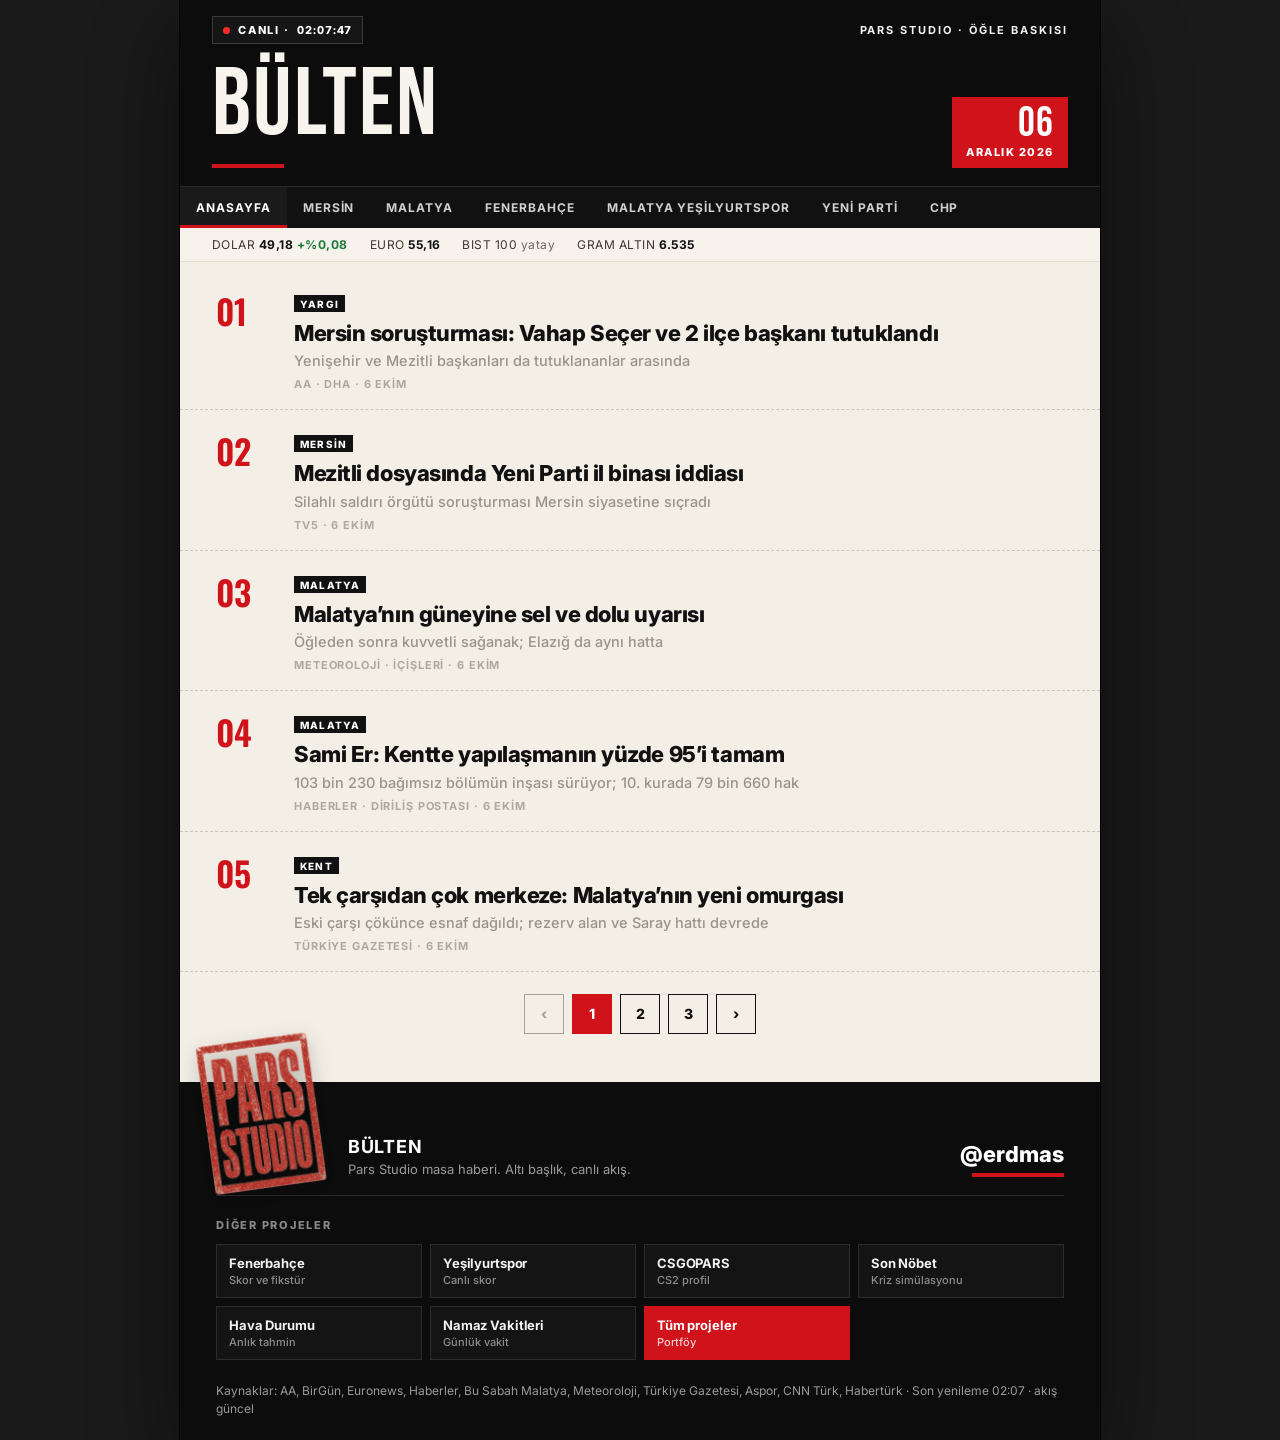
==== index.html @ 6b2e35d3 "Haberi ayrı sayfada aç" ====
<!DOCTYPE html>
<html lang="tr">
<head>
<meta charset="UTF-8">
<meta name="viewport" content="width=device-width, initial-scale=1">
<title>Bülten · Pars Studio</title>
<link rel="preconnect" href="https://fonts.googleapis.com">
<link rel="preconnect" href="https://fonts.gstatic.com" crossorigin>
<link href="https://fonts.googleapis.com/css2?family=Bebas+Neue&family=Inter:wght@400;500;600;700;800&family=Oswald:wght@500;600;700&display=swap" rel="stylesheet">
<style>
  :root {
    --ink: #111111;
    --black: #0c0c0c;
    --cream: #f4efe6;
    --cream-2: #ebe4d8;
    --red: #d0121a;
    --red-deep: #a50d14;
    --muted: #8b847a;
    --line: #d9d1c4;
    --paper: #f7f3ec;
  }
  * { box-sizing: border-box; }
  html, body {
    margin: 0;
    padding: 0;
    overflow-x: hidden;
    -webkit-overflow-scrolling: touch;
    scrollbar-width: none;
  }
  html::-webkit-scrollbar,
  body::-webkit-scrollbar,
  .sheet::-webkit-scrollbar,
  nav.topics::-webkit-scrollbar {
    display: none;
    width: 0;
    height: 0;
  }
  body {
    font-family: Inter, system-ui, sans-serif;
    background: #1a1a1a;
    color: var(--ink);
    min-height: 100vh;
  }
  a { color: inherit; text-decoration: none; }
  button { font-family: inherit; cursor: pointer; }

  .sheet {
    max-width: 920px;
    margin: 0 auto;
    background: var(--cream);
    min-height: 100vh;
    box-shadow: 0 0 0 1px #000, 0 30px 80px rgba(0,0,0,.45);
    position: relative;
  }

  .topbar {
    position: sticky;
    top: 0;
    z-index: 30;
    background: var(--black);
  }
  header.mast {
    color: #fff;
    padding: 16px 32px 18px;
  }
  .mast-meta {
    display: flex;
    align-items: center;
    justify-content: space-between;
    gap: 12px;
    margin-bottom: 14px;
  }
  .live-row {
    display: inline-flex;
    align-items: center;
    gap: 8px;
    font-size: 11px;
    font-weight: 800;
    letter-spacing: .16em;
    color: #fff;
    border: 1px solid #3a3a3a;
    background: #161616;
    padding: 6px 10px;
    margin: 0;
  }
  .live-dot {
    width: 7px;
    height: 7px;
    border-radius: 50%;
    background: #ff2a2a;
    box-shadow: 0 0 0 0 rgba(255, 42, 42, .7);
    animation: pulse 1.4s infinite;
    display: inline-block;
  }
  @keyframes pulse {
    70% { box-shadow: 0 0 0 7px rgba(255, 42, 42, 0); }
    100% { box-shadow: 0 0 0 0 rgba(255, 42, 42, 0); }
  }
  #clock { color: #fff; letter-spacing: .08em; font-variant-numeric: tabular-nums; }
  .edition {
    font-size: 11px;
    letter-spacing: .18em;
    font-weight: 700;
    color: #f2f2f2;
  }
  .mast-row {
    display: flex;
    align-items: flex-end;
    justify-content: space-between;
    gap: 18px;
  }
  .wordmark { min-width: 0; }
  .kicker {
    font-size: 12px;
    letter-spacing: .28em;
    font-weight: 700;
    color: #d0121a;
    margin: 0 0 4px;
  }
  .mast h1 {
    font-family: "Bebas Neue", Oswald, sans-serif;
    font-weight: 400;
    font-size: clamp(64px, 10vw, 96px);
    line-height: 1;
    letter-spacing: .02em;
    margin: 0;
    padding: 0;
    color: #f7f4ee;
    position: relative;
    z-index: 1;
  }
  .title-rule {
    width: 72px;
    height: 4px;
    background: var(--red);
    margin-top: 10px;
  }
  .date-badge {
    background: var(--red);
    color: #fff;
    padding: 10px 14px 9px;
    text-align: right;
    flex: none;
    min-width: 108px;
  }
  .date-badge b {
    display: block;
    font-family: "Bebas Neue", Oswald, sans-serif;
    font-size: 42px;
    font-weight: 400;
    line-height: .8;
    letter-spacing: .02em;
  }
  .date-badge span {
    display: block;
    margin-top: 4px;
    font-size: 11px;
    font-weight: 800;
    letter-spacing: .14em;
  }
  nav.topics {
    display: flex;
    gap: 0;
    background: #111;
    border-top: 1px solid #2a2a2a;
    overflow-x: auto;
    scrollbar-width: none;
    -webkit-overflow-scrolling: touch;
  }
  nav.topics button {
    background: transparent;
    color: #cfcfcf;
    border: 0;
    border-bottom: 3px solid transparent;
    padding: 13px 16px 10px;
    font-size: 12px;
    font-weight: 700;
    letter-spacing: .08em;
    text-transform: uppercase;
    white-space: nowrap;
  }
  nav.topics button:hover { color: #fff; }
  nav.topics button.active {
    color: #fff;
    border-bottom-color: var(--red);
    background: #1a1a1a;
  }
  .ticker {
    background: #f7f3ec;
    color: #3c3832;
    font-size: 12px;
    letter-spacing: .04em;
    display: flex;
    gap: 22px;
    padding: 9px 32px;
    overflow: hidden;
    border-bottom: 1px solid #e4dccf;
  }
  .ticker b { color: #111; }
  .ticker span.up { color: #1d7a3a; font-weight: 700; }
  .ticker span.flat { color: #6d675f; }

  main { padding: 8px 0 40px; }

  .item {
    display: grid;
    grid-template-columns: 64px 1fr;
    gap: 8px 14px;
    padding: 22px 36px 18px;
    border-bottom: 1px dashed #cfc6b8;
    cursor: pointer;
    transition: background .15s;
  }
  .item:hover { background: #efe8dc; }
  .num {
    font-family: Oswald, "Bebas Neue", sans-serif;
    font-size: 34px;
    font-weight: 600;
    color: var(--red);
    line-height: 1;
    padding-top: 2px;
  }
  .tag {
    display: inline-block;
    background: #111;
    color: #fff;
    font-size: 10px;
    font-weight: 800;
    letter-spacing: .12em;
    padding: 3px 6px 2px;
    margin-bottom: 8px;
  }
  .item h2 {
    margin: 0 0 6px;
    font-size: 22px;
    line-height: 1.2;
    letter-spacing: -.02em;
    font-weight: 800;
  }
  .dek {
    margin: 0;
    color: #9a938a;
    font-size: 14.5px;
    font-weight: 500;
  }
  .meta {
    margin-top: 8px;
    font-size: 11px;
    letter-spacing: .08em;
    text-transform: uppercase;
    color: #b0a89e;
    font-weight: 700;
  }

  /* article */
  .article {
    display: none;
    padding: 28px 36px 50px;
  }
  .article.show { display: block; }
  .back {
    background: none;
    border: 0;
    color: var(--red);
    font-weight: 800;
    letter-spacing: .08em;
    font-size: 12px;
    padding: 0 0 18px;
    text-transform: uppercase;
  }
  .article h2 {
    font-size: clamp(28px, 4vw, 40px);
    line-height: 1.12;
    margin: 10px 0 12px;
    letter-spacing: -.03em;
  }
  .byline {
    color: var(--muted);
    font-size: 13px;
    margin-bottom: 18px;
    font-weight: 600;
  }
  .lead {
    font-size: 18px;
    line-height: 1.45;
    font-weight: 600;
    margin: 0 0 16px;
  }
  .article p {
    font-size: 16.5px;
    line-height: 1.65;
    margin: 0 0 14px;
  }
  .article h3 {
    font-size: 18px;
    margin: 22px 0 8px;
  }
  .pull {
    border-left: 4px solid var(--red);
    margin: 18px 0;
    padding: 4px 0 4px 14px;
    font-weight: 700;
    font-size: 18px;
    line-height: 1.35;
  }
  .related {
    margin-top: 28px;
    border-top: 1px solid var(--line);
    padding-top: 16px;
  }
  .related button {
    display: block;
    width: 100%;
    text-align: left;
    background: transparent;
    border: 0;
    border-bottom: 1px dashed var(--line);
    padding: 12px 0;
    font-weight: 700;
    font-size: 15px;
  }
  .related button:hover { color: var(--red); }
  .source-link {
    display: inline-block;
    margin-top: 22px;
    color: var(--red);
    font-weight: 800;
    font-size: 14px;
    letter-spacing: .02em;
    border-bottom: 2px solid var(--red);
    padding-bottom: 2px;
  }


  .pager {
    display: flex;
    justify-content: center;
    gap: 8px;
    padding: 22px 36px 8px;
  }
  .pager button {
    min-width: 40px;
    height: 40px;
    border: 1px solid #111;
    background: transparent;
    color: #111;
    font-weight: 800;
    font-size: 14px;
  }
  .pager button.active { background: var(--red); color: #fff; border-color: var(--red); }
  .pager button:disabled { opacity: .35; }

  footer.foot {
    background: var(--black);
    color: #d7d7d7;
    padding: 54px 36px 22px;
    position: relative;
  }
  .stamp {
    position: absolute;
    left: 22px;
    top: -46px;
    width: 118px;
    height: auto;
    transform: rotate(-8deg);
    filter: drop-shadow(0 8px 10px rgba(0,0,0,.28));
    z-index: 2;
    pointer-events: none;
  }
  .foot-top {
    display: flex;
    justify-content: space-between;
    gap: 24px;
    align-items: flex-end;
    margin-bottom: 22px;
    padding-bottom: 18px;
    border-bottom: 1px solid #2a2a2a;
  }
  .foot-brand {
    margin-left: 132px;
  }
  .foot-brand strong {
    display: block;
    color: #fff;
    font-size: 18px;
    letter-spacing: .04em;
  }
  .foot-brand p {
    margin: 4px 0 0;
    color: #9a9a9a;
    font-size: 13px;
  }
  .handle {
    font-weight: 800;
    font-size: 22px;
    color: #fff;
    text-align: right;
    text-decoration: none;
  }
  .handle i {
    display: block;
    height: 4px;
    width: 92px;
    background: var(--red);
    margin-left: auto;
    margin-top: 6px;
  }
  .foot-label {
    font-size: 11px;
    letter-spacing: .16em;
    font-weight: 800;
    color: #888;
    margin: 0 0 12px;
  }
  .projects {
    display: grid;
    grid-template-columns: repeat(4, 1fr);
    gap: 8px;
    margin-bottom: 22px;
  }
  .projects a {
    display: block;
    border: 1px solid #2c2c2c;
    background: #141414;
    color: #f2f2f2;
    padding: 10px 12px;
    font-size: 13px;
    font-weight: 700;
    letter-spacing: -.01em;
  }
  .projects a span {
    display: block;
    margin-top: 2px;
    color: #8d8d8d;
    font-size: 11px;
    font-weight: 500;
    letter-spacing: 0;
  }
  .projects a:hover {
    border-color: var(--red);
    color: #fff;
  }
  .projects a.all {
    background: var(--red);
    border-color: var(--red);
    color: #fff;
  }
  .projects a.all span { color: rgba(255,255,255,.8); }
  .sources {
    font-size: 12px;
    color: #9a9a9a;
    line-height: 1.5;
  }
  .empty {
    padding: 40px 36px;
    color: var(--muted);
    display: none;
  }

  @media (max-width: 640px) {
    html, body, .sheet {
      scrollbar-width: none;
      overscroll-behavior-y: contain;
    }
    header.mast, .item, .article, footer.foot, .ticker { padding-left: 18px; padding-right: 18px; }
    .item { grid-template-columns: 46px 1fr; padding-top: 16px; }
    .item h2 { font-size: 18px; }
    .mast h1 { font-size: 64px; }
    .date-badge b { font-size: 34px; }
    .edition { letter-spacing: .08em; font-size: 10px; }
    .stamp { width: 96px; left: 12px; top: -36px; }
    .foot-brand { margin-left: 0; margin-top: 28px; }
    .foot-top { flex-direction: column; align-items: flex-start; }
    .handle { text-align: left; }
    .handle i { margin-left: 0; }
    .projects { grid-template-columns: 1fr 1fr; }
  }
</style>
</head>
<body>
<div class="sheet">
  <div class="topbar">
    <header class="mast">
      <div class="mast-meta">
        <div class="live-row"><span class="live-dot"></span> CANLI · <span id="clock">15:31</span></div>
        <div class="edition">PARS STUDIO · ÖĞLE BASKISI</div>
      </div>
      <div class="mast-row">
        <div class="wordmark">
          <h1 id="pageTitle">BÜLTEN</h1>
          <div class="title-rule"></div>
        </div>
        <div class="date-badge"><b id="dayNum">06</b><span id="dayLabel">EKİM 2026</span></div>
      </div>
    </header>
    <nav class="topics" id="nav">
      <button data-filter="all" class="active">Anasayfa</button>
      <button data-filter="mersin">Mersin</button>
      <button data-filter="malatya">Malatya</button>
      <button data-filter="fenerbahce">Fenerbahçe</button>
      <button data-filter="yesilyurt">Malatya Yeşilyurtspor</button>
      <button data-filter="yeniparti">Yeni Parti</button>
      <button data-filter="chp">CHP</button>
    </nav>
    <div class="ticker">
      <span>DOLAR <b>49,18</b> <span class="up">+%0,08</span></span>
      <span>EURO <b>55,16</b></span>
      <span>BIST 100 <span class="flat">yatay</span></span>
      <span>GRAM ALTIN <b>6.535</b></span>
    </div>
  </div>

  <main>
    <div class="list-wrap" id="list"></div>
    <div class="pager" id="pager"></div>
    <div class="empty" id="empty">Bu başlıkta kayıt yok.</div>
    <article class="article" id="article"></article>
  </main>

  <footer class="foot">
    <img class="stamp" src="pars-stamp.png" alt="Pars Studio">
    <div class="foot-top">
      <div class="foot-brand">
        <strong>BÜLTEN</strong>
        <p>Pars Studio masa haberi. Altı başlık, canlı akış.</p>
      </div>
      <a class="handle" href="https://x.com/erdmas" target="_blank" rel="noopener">@erdmas<i></i></a>
    </div>
    <p class="foot-label">DİĞER PROJELER</p>
    <div class="projects">
      <a href="https://ermetasarim.github.io/fenerbahce/" target="_blank" rel="noopener">Fenerbahçe<span>Skor ve fikstür</span></a>
      <a href="https://ermetasarim.github.io/malatyaspor/" target="_blank" rel="noopener">Yeşilyurtspor<span>Canlı skor</span></a>
      <a href="https://ermetasarim.github.io/csgopars/" target="_blank" rel="noopener">CSGOPARS<span>CS2 profil</span></a>
      <a href="https://ermetasarim.github.io/sonnobet" target="_blank" rel="noopener">Son Nöbet<span>Kriz simülasyonu</span></a>
      <a href="https://ermetasarim.github.io/hava/" target="_blank" rel="noopener">Hava Durumu<span>Anlık tahmin</span></a>
      <a href="https://ermetasarim.github.io/namaz/" target="_blank" rel="noopener">Namaz Vakitleri<span>Günlük vakit</span></a>
      <a class="all" href="https://ermetasarim.github.io/projeler/" target="_blank" rel="noopener">Tüm projeler<span>Portföy</span></a>
    </div>
    <div class="sources">Kaynaklar: AA, BirGün, Euronews, Haberler, Bu Sabah Malatya, Meteoroloji, Türkiye Gazetesi, Aspor, CNN Türk, Habertürk · Son yenileme <span id="updated">15:19</span></div>
  </footer>
</div>

<script>
const stories = [
  {
    id: "mersin-tutuklama",
    source: "BirGün",
    sourceUrl: "https://www.birgun.net/haber/mersinde-belediyelere-operasyon-vahap-secer-ve-2-belediye-baskani-dahil-34-tutuklama-738798",
    cat: "mersin",
    tag: "YARGI",
    title: "Mersin soruşturması: Vahap Seçer ve 2 ilçe başkanı tutuklandı",
    dek: "Yenişehir ve Mezitli başkanları da tutuklananlar arasında",
    meta: "AA · DHA · 6 Ekim",
    lead: "Mersin’de belediyelere yönelik yolsuzluk soruşturmasında Büyükşehir Belediye Başkanı Vahap Seçer ile Yenişehir ve Mezitli belediye başkanları tutuklandı.",
    body: [
      "Mersin Cumhuriyet Başsavcılığı’nın ihale ve doğrudan temin işlemlerine ilişkin yürüttüğü soruşturma kapsamında 1 Ekim’de eş zamanlı operasyon düzenlenmiş, ilk etapta 59 kişi gözaltına alınmıştı. Adliyeye sevk edilen şüphelilerin sorgusu 6 Ekim’de tamamlandı.",
      "Sulh ceza hakimliği, Büyükşehir Belediye Başkanı Vahap Seçer, Yenişehir Belediye Başkanı Abdullah Özyiğit ve Mezitli Belediye Başkanı Ahmet Serkan Tuncer’in tutuklanmasına karar verdi. BirGün’ün aktardığına göre aralarında daire başkanları ve başkan yardımcılarının da bulunduğu toplam 34 kişi tutuklandı; 26 kişi adli kontrolle serbest bırakıldı. Euronews ise tutuklama sayısını farklı bir dökümle 17 olarak verdi; sayılar kaynaklara göre ayrışıyor.",
      "Soruşturma dosyasında Büyükşehir Belediyesi’nin 13 doğrudan temin ve ihale dosyasında usulsüzlük tespit edildiği, mal ve hizmet alımlarında Seçer’in olurunun bulunduğu ileri sürüldü.",
      "Mezitli Belediye Başkanı Tuncer hakkında ayrıca, husumetlisi olduğu kişilerin iş yerlerine silahlı saldırı düzenlettirdiği iddiasıyla “silahlı suç örgütü yöneticiliği” kapsamında işlem yapıldığı bildirildi. İddia edilen hedefler arasında Yeni Parti Mersin İl Başkanlığı binası da anıldı. Bu kısım henüz mahkeme kararıyla sabitlenmiş bir hüküm değil."
    ]
  },
  {
    id: "fb-ayari",
    source: "Aspor",
    sourceUrl: "https://www.aspor.com.tr/fenerbahce/2026/10/06/fenerbahceden-premier-lig-cikarmasi-iki-yildiz-icin-harekete-gecildi",
    cat: "fenerbahce",
    tag: "FENERBAHÇE",
    title: "Fenerbahçe’den Premier Lig çıkarması: Ayari ve Alcaraz masada",
    dek: "Ocak planında ilk isim Brighton’lı Yasin Ayari; piyasa değeri 40 milyon euro",
    meta: "Aspor · 6 Ekim",
    lead: "Sarı-lacivertliler, sezonun ilk altı haftasında orta sahada yaşanan aksamaların ardından ocak için İngiltere’de iki ismi yokluyor.",
    body: [
      "Aspor’un haberine göre Fenerbahçe, transfer çalışmalarını hızlandırdı. Orta saha listesinin ilk sırasında Brighton forması giyen 22 yaşındaki Yasin Ayari var. Kulübüyle sözleşmesi 2027’de bitecek olan Tunus asıllı İsveçli oyuncunun piyasa değeri 40 milyon euro.",
      "Ayari’nin yaz döneminde Galatasaray’ın da listesinde olduğu, Brighton ile anlaşma sağlanamadığı kaydedildi. Fenerbahçe’nin transferde Brighton’da oynayan Ferdi Kadıoğlu’ndan destek isteyebileceği aktarıldı.",
      "Ayari hattında sonuç alınamazsa kulübün Everton’ın Arjantinli orta sahası Carlos Alcaraz’a yöneleceği ileri sürüldü. Plan, 10+4 yabancı kuralı gözetilerek genç profillere öncelik veriyor.",
      "Kadronun mevcut hali: teknik direktör İsmail Kartal. Hazırlık kampı dökümlerinde Vedat Muriqi ve Amara Diouf gibi yeni isimler de anıldı; Diego Carlos’un sağlık kontrolüne katılamadığı kulüpçe duyurulmuştu."
    ]
  },
  {
    id: "yesilyurt-9-1",
    source: "Bu Sabah Malatya",
    sourceUrl: "https://www.busabahmalatya.com/tarihi-skor-sehri-sevince-bogdu-yesilyurt-spordan-9-1lik-govde-gosterisi",
    cat: "yesilyurt",
    tag: "SPOR",
    title: "Yeşilyurtspor’dan 9-1: 5’te 5, grup lideri",
    dek: "Yozgat deplasmanındaki tarihi skor puanı 15’e çıkardı",
    meta: "Bu Sabah Malatya · 6 Ekim",
    lead: "Nesine 3. Lig 3. Grup’ta Malatya Yeşilyurtspor, Yozgat karşısında 9-1 kazandı ve namağlup liderliğini pekiştirdi.",
    body: [
      "Bölgesel amatör ve 3. Lig kulvarında Malatya’yı temsil eden Yeşilyurtspor, oynadığı 5 maçın tamamını kazanarak 15 puana ulaştı. Son prova, Yozgat Belediyesi Bozokspor deplasmanında 9-1’lik skor oldu.",
      "Bir önceki hafta, 27 Eylül’de evinde Adanaspor’u 8-0 yenmişti. O maçta Tayyib Kanarya ilk yarıda hat-trick yapmış; gollere Aykut Sarıdoğan, Yiğit Ulaş, Enes Nalbantoğlu, Berkay Kumlu ve Fadıl Kocaoğlu da katkı vermişti. Dört maçta 13 gol atıp kalesinde 1 gol görmüşlerdi.",
      "Sezon açılışı Diyarbekirspor deplasmanında 1-0, ardından Kırıkkale FK 3-1 ve Osmaniyespor deplasmanı 1-0 şeklinde gelmişti.",
      "Bu Sabah Malatya’da konuşan Şenol Karaduman ve Aziz Yiğit, farklı galibiyetin şehre moral verdiğini, asıl sınavın ise Bitlis deplasmanı olacağını söyledi. Teknik sorumlu Recep Asıl."
    ]
  },
  {
    id: "yeni-parti-uye",
    source: "Haberler",
    sourceUrl: "https://www.haberler.com/politika/ozgur-ozel-yeni-parti-nin-uye-sayisinin-753-bine-20302708-haberi/",
    cat: "yeniparti",
    tag: "SİYASET",
    title: "Özel: YENİ Parti 753 bin üyeye ulaştı, il seçimleri 18 Ekim’de",
    dek: "820 ilçede ön seçim bitti; katılım oranı yüzde 62,5",
    meta: "Haberler · İHA · 6 Ekim",
    lead: "YENİ Parti Genel Başkanı Özgür Özel, üye sayısının bu sabah 753 bine ulaştığını ve 18 Ekim’de 81 ilde il başkanlığı seçimi yapılacağını açıkladı.",
    body: [
      "Özel, partisinin TBMM grup toplantısında konuştu. Resmi ilçe kongrelerinin bu hafta sonu bittiğini, 820 ilçede sandığa gidildiğini söyledi. Adayların yaklaşık yarısında yarış olduğunu, tek adaylı ilçelerle birlikte katılımın yüzde 62,5’e ulaştığını aktardı.",
      "“Bugün itibarıyla YENİ Parti’nin üye sayısı bu sabah 753 bine ulaştı. Üye sayımız hızla artmaya devam ediyor. 18 Ekim günü üyelerimizin tamamı il başkanlığı için oy kullanacak.”",
      "Yaz boyunca grubun 61 ili dolaştığını, ekim içinde bu sayının 81’e tamamlanacağını belirten Özel, sandık gelene kadar Anadolu’da sahada olacaklarını söyledi. Meclis ve komisyon çalışmalarının da süreceğini vurguladı.",
      "Mersin dosyasında, Mezitli soruşturması kapsamında Yeni Parti il binasına yönelik silahlı saldırı iddiası da gündeme gelmişti. Parti bu iddiaya ilişkin ayrı bir açıklamayı saat 15.00’e kadar kamuoyuyla paylaşmadı."
    ]
  },
  {
    id: "chp-grup",
    source: "Habertürk",
    sourceUrl: "https://www.haberturk.com/gundem/son-dakika-haberler-chp-genel-baskani-kemal-kilicdaroglu-partisinin-grup-toplantisinda-konusuyor-3917603",
    cat: "chp",
    tag: "SİYASET",
    title: "Kılıçdaroğlu grupta: “Hiç kimse yargılanamaz değildir”",
    dek: "Yeni yasama yılının ilk grup toplantısında tutuklamalara değindi",
    meta: "Habertürk · 6 Ekim",
    lead: "CHP Genel Başkanı Kemal Kılıçdaroğlu, Meclis’teki grup toplantısında gözaltı ve tutuklamaları “kimse yargılanamaz değildir” diyerek çerçeveledi.",
    body: [
      "Kılıçdaroğlu, yeni yasama yılının ilk grup konuşmasında “Türkiye’yi yeniden inşa edeceğiz, ahlaki temellerde inşa edeceğiz. Kişinin kimliğini asla siyasete malzeme etmeyeceğiz” dedi.",
      "Kırsalda çalışan kadın ve gençlerin sigorta primlerinin devletçe ödenmesini önerdi. Gözaltı ve tutuklamalara ilişkin ise “Hiç kimse yargılanamaz değildir. Benim de şu an dokunulmazlığım yok. Şikâyet olduğunda hâkimin huzurunda kendimi savunurum” ifadesini kullandı.",
      "Mersin’de aynı gün açıklanan Vahap Seçer, Abdullah Özyiğit ve Ahmet Serkan Tuncer tutuklamaları, CHP’li belediyelere yönelik operasyon dalgasının son halkası olarak okunuyor. Kılıçdaroğlu konuşmasında isim vermeden yargı sürecinin işlemesi gerektiğini vurguladı.",
      "Saha takvimi de netleşti: 10 Ekim’de Şırnak’ın Cizre ilçesinde kadınlarla yeryüzü sofrasında buluşacak. Ekim ortasında Gaziantep’te üye katılım töreni, STK ve iş dünyası temasları ile “Milli Bilinç – Güçlü Türkiye” etkinliğinin üçüncüsü var."
    ]
  },
  {
    id: "fb-greenwood",
    source: "CNN Türk",
    sourceUrl: "https://www.cnnturk.com/spor/futbol/ismail-kartaldan-greenwooda-sinirlerine-hakim-ol-3475414",
    cat: "fenerbahce",
    tag: "FENERBAHÇE",
    title: "Kartal’dan Greenwood’a uyarı: “Sinirlerine hakim ol”",
    dek: "Turan Tovuz maçında kırmızı kart gören forvete disiplin çizgisi",
    meta: "CNN Türk · 6 Ekim",
    lead: "İsmail Kartal, milli arada Turan Tovuz ile oynanan hazırlıkta kırmızı kart gören Mason Greenwood’u Azerbaycan dönüşünde özel olarak uyardı.",
    body: [
      "İngiliz forvet, rakibine yaptığı müdahalenin ardından oyun dışı kalmış ve takımını eksik bırakmıştı. Hareketin ligde cezaya dönüşme ihtimali de masada.",
      "CNN Türk’ün aktardığına göre Kartal görüşmede şunları söyledi: “Takım için çok değerlisin. Kritik maçlar oynuyoruz. Sinirlerine hakim ol, sakin kal. Bizi yalnız bırakmanı istemiyorum.”",
      "Teknik direktör, sezonun kritik bölümüne girilirken Greenwood’u hem performans hem saha içi davranış açısından yakından izleyeceğini belirtti.",
      "Aynı gün transfer masasındaki Premier Lig yoklaması da orta sahayı güçlendirme niyetini gösteriyor: Ayari öncelikli, olmazsa Alcaraz."
    ]
  },
  {
    id: "yesilyurt-bitlis",
    source: "Bu Sabah Malatya",
    sourceUrl: "https://www.busabahmalatya.com/tarihi-skor-sehri-sevince-bogdu-yesilyurt-spordan-9-1lik-govde-gosterisi",
    cat: "yesilyurt",
    tag: "SPOR",
    title: "Yeşilyurtspor’da sıradaki sınav: Bitlis deplasmanı",
    dek: "5 maç 5 galibiyetin ardından liderlik koltuğu korunacak mı?",
    meta: "Bu Sabah Malatya · 6 Ekim",
    lead: "9-1’lik Yozgat galibiyeti sevinci kısa sürdü; Malatya kamuoyu bir sonraki durağı Bitlis olarak işaret ediyor.",
    body: [
      "Futbol Analiz programında konuşan isimler, beş maçlık seri için “takımdaşlık ve lige alışma adına önemliydi” dedi. Asıl kalitenin Bitlis deplasmanında görüleceğini vurguladılar.",
      "“Bitlis karşısında alacağımız bir galibiyet, hedefimizden sapmayacağımızı gösterecek. Hem rakiplerimize gözdağı veririz hem de bu kadronun bu ligin üzerinde bir yapıda olduğunu kanıtlarız.”",
      "Yeşilyurtspor, Malatya futbolunun profesyonel liglerdeki temsilcisi konumunda. Yeni Malatya Stadyumu iç saha maçlarına ev sahipliği yapıyor. Ocak ayındaki bir 3. Lig kaydında Suvermez Kapadokya ile 1-1 berabere kalmışlardı; bu sezonun açılış ritmi ise bambaşka.",
      "Destek tarafında iki taraftar derneğinin antrenmanlarda takımı yalnız bırakmadığı da not edildi."
    ]
  },
  {
    id: "chp-cizre",
    source: "Haberler",
    sourceUrl: "https://www.haberler.com/guncel/chp-lideri-kilicdaroglu-10-ekim-de-cizre-de-20301416-haberi/",
    cat: "chp",
    tag: "GÜNDEM",
    title: "Kılıçdaroğlu 10 Ekim’de Cizre’de yeryüzü sofrasında",
    dek: "Ardından Gaziantep: üye töreni ve Milli Bilinç zirvesi",
    meta: "Haberler · 6 Ekim",
    lead: "CHP liderinin ekim saha programı Şırnak ve Gaziantep hattında toplandı.",
    body: [
      "Kılıçdaroğlu, 10 Ekim’de Şırnak’ın Cizre ilçesinde kadınlarla yeryüzü sofrasında buluşacak.",
      "Programın ardından ekim ortasında Gaziantep’te partinin üye katılım törenine katılacak. Kentteki sivil toplum kuruluşları, iş dünyası ve oda temsilcileriyle de bir araya gelecek.",
      "Daha önce İzmir ve Ankara’da yapılan “Milli Bilinç – Güçlü Türkiye” etkinliğinin üçüncüsü Gaziantep’te düzenlenecek.",
      "Aynı gün Meclis’te CHP, MHP ve DEM Parti grup toplantıları ile TCMB Başkanı Fatih Karahan’ın Plan ve Bütçe Komisyonu sunumu da gündemdeydi."
    ]
  },
  {
    id: "mersin-yp",
    source: "TV5",
    sourceUrl: "https://www.tv5.com.tr/mersindeki-yolsuzluk-sorusturmasinda-vahap-secer-ve-2-belediye-baskani-tutuklandi",
    cat: "mersin",
    tag: "MERSİN",
    title: "Mezitli dosyasında Yeni Parti il binası iddiası",
    dek: "Silahlı saldırı örgütü soruşturması Mersin siyasetine sıçradı",
    meta: "TV5 · 6 Ekim",
    lead: "Tuncer hakkındaki ikinci hat, belediye ihalelerinin ötesinde silahlı saldırı iddialarına dayanıyor.",
    body: [
      "TV5’in aktardığına göre Mezitli Belediye Başkanı Ahmet Serkan Tuncer hakkında, husumetlisi olduğu kişilerin iş yerlerine silahlı saldırı düzenlettirdiği gerekçesiyle soruşturma yürütülüyor.",
      "İddia edilen hedefler arasında Yeni Parti Mersin İl Başkanlığı binası ve bir medya grubunun iş yeri de sayılıyor. Savcılık bu başlığı “silahlı suç örgütü yöneticiliği” kapsamında değerlendiriyor.",
      "Bu iddia, aynı operasyonda tutuklanan Vahap Seçer ve Abdullah Özyiğit dosyasındaki ihale usulsüzlüğü iddialarından ayrı bir kulvar. Üç başkan da 6 Ekim itibarıyla tutuklu.",
      "Yeni Parti cephesinde Özel’in gün içindeki konuşması üye sayısı ve 18 Ekim il seçimlerine odaklandı; Mersin binasına ilişkin iddia grup konuşmasının merkezinde değildi."
    ]
  },
  {
    id: "malatya-yagis",
    source: "Malatya Yeni Ses",
    sourceUrl: "https://malatyayenises.com/malatya-ve-elazigda-sel-ve-dolu-riskine-dikkat",
    cat: "malatya",
    tag: "MALATYA",
    title: "Malatya’nın güneyine sel ve dolu uyarısı",
    dek: "Öğleden sonra kuvvetli sağanak; Elazığ da aynı hatta",
    meta: "Meteoroloji · İçişleri · 6 Ekim",
    lead: "İçişleri Bakanlığı, 6 Ekim’de Malatya’nın güney kesimleri ile Elazığ çevresinde yerel kuvvetli sağanak beklendiğini duyurdu.",
    body: [
      "Meteoroloji Genel Müdürlüğü verisine dayanan uyarıda yağışların öğle saatlerinde Malatya’nın güneyinde ve Elazığ çevresinde kuvvetli olacağı belirtildi. Aynı hatta Bingöl, Muş, Bitlis, Tunceli ve Hakkari ile Siirt ve Şırnak’ın doğusu, Diyarbakır, Batman ve Adıyaman’ın kuzeyi de var.",
      "Bakanlık vatandaşları ani sel, su baskını, yıldırım, yerel dolu, kuvvetli rüzgâr ve ulaşımda aksamaya karşı tedbirli olmaya çağırdı. Yetkililer özellikle güney ilçelerde güncel uyarıların takip edilmesini istedi.",
      "Hatay kıyıları ile Osmaniye’nin güney ve doğusunda da aralıklı kuvvetli sağanak öngörülüyor. Öğleden sonra Kars, Ağrı ve Iğdır için ayrı bir kuvvetli yağış notu düşüldü.",
      "Malatya’da 6 Şubat sonrası altyapı hâlâ tamamlanırken kısa süreli su baskını riski, dere yatakları ve yeni iskân alanlarındaki drenaj için ayrıca izleniyor."
    ]
  },
  {
    id: "malatya-insaat",
    source: "Haberler",
    sourceUrl: "https://www.haberler.com/guncel/depremin-yaralarini-saran-malatya-da-gelecegin-20302206-haberi/",
    cat: "malatya",
    tag: "MALATYA",
    title: "Sami Er: Kentte yapılaşmanın yüzde 95’i tamam",
    dek: "103 bin 230 bağımsız bölümün inşası sürüyor; 10. kurada 79 bin 660 hak",
    meta: "Haberler · Diriliş Postası · 6 Ekim",
    lead: "Büyükşehir Belediye Başkanı Sami Er, 6 Şubat depremlerinin ardından Malatya’da yapılaşmanın yaklaşık yüzde 95’inin bittiğini söyledi.",
    body: [
      "Yeniden yapılanma üç kolda yürüyor: il çeperlerinde 49 bin 166, rezerv alanlarda 38 bin 497 bağımsız bölüm. Kırsalda 361 mahalledeki 1.236 lokasyonda 15 bin 567 konutun inşası sürüyor.",
      "Toplam 90 bin 52 konut ve 13 bin 178 ticari bölüm, yani 103 bin 230 bağımsız bölüm için çalışma var. 10. kura kapsamında 79 bin 660 bağımsız bölümün kurası çekildi.",
      "Kent merkezinde yaklaşık 400 hektar rezerv alan ilan edildi. Amaç, hak sahiplerinin kendi mahallelerinde, komşu ve akraba çevresiyle kalması. Yaklaşık 9 bin iş yerinin bulunduğu Çarşı yeniden kuruluyor; Saray Mahallesi’nde yeni bir merkez açıldı.",
      "Er, “Yıkılan bir şehrin yeniden ayağa kalktığının en büyük örneği Malatya’dır” dedi. Türkiye Gazetesi’ne verdiği demeçte iki ay içinde depremle ilgili tek iz kalmayacağını, konteynerlerin kaldırılacağını ve başka illere giden hemşehrilerin geri çağrıldığını anlattı. Su kesintisi için 70 milyon euroluk yedek hat da bu anlatının içinde."
    ]
  },
  {
    id: "malatya-carsi",
    source: "Türkiye Gazetesi",
    sourceUrl: "https://www.turkiyegazetesi.com.tr/gundem/sehir-ayaga-kalkti-ve-sahlandi-malatyayi-yeniden-insa-ettik-1820836",
    cat: "malatya",
    tag: "KENT",
    title: "Tek çarşıdan çok merkeze: Malatya’nın yeni omurgası",
    dek: "Eski çarşı çökünce esnaf dağıldı; rezerv alan ve Saray hattı devrede",
    meta: "Türkiye Gazetesi · 6 Ekim",
    lead: "Deprem öncesi tek merkeze sıkışan Malatya, yeniden kuruluşta birden fazla odağa yayılıyor.",
    body: [
      "Sami Er’in sahadan aktardığı tablo şöyle: eski çarşı hareketli ama karışıktı, yollar dardı, trafik akmazdı, yer yer barakalar vardı. 6 Şubat’ta kent Hatay’dan sonra en ağır hasarı aldı; can kaybı görece düşük kaldığı için kamuoyunda bir süre geri planda durdu.",
      "Tek çarşı çökünce esnaf da dağıldı. Yeni planda yaklaşık 9 bin iş yerinin bulunduğu çarşı ayağa kaldırılırken Saray Mahallesi ikinci bir merkez olarak kuruluyor. 400 hektarlık rezerv alan, mahalle dokusunu korumayı hedefliyor.",
      "Altyapı tarafında deprem günü kesilen ve bir hafta çamurlu akan su için 70 milyon euroluk finansman bulunduğu belirtiliyor. Başkan, “İki ay içinde depremle ilgili tek iz kalmayacak, konteynerler de kalkacak” dedi.",
      "Aynı günün spor notu da kente ait: Yeşilyurtspor Yozgat deplasmanını 9-1 kazandı, 5 maçta 5 galibiyet ve 15 puanla grup lideri."
    ]
  }
];

const listEl = document.getElementById("list");
const articleEl = document.getElementById("article");
const titleEl = document.getElementById("pageTitle");
const emptyEl = document.getElementById("empty");
let filter = "all";
let page = 1;
const PAGE_SIZE = 5;
const PER_CAT = 20;
const ORDER = ["mersin", "malatya", "fenerbahce", "yesilyurt", "yeniparti", "chp"];
const FEEDS = [
  { cat: "mersin", tag: "MERSİN", q: "Mersin" },
  { cat: "malatya", tag: "MALATYA", q: "Malatya -Yeşilyurtspor" },
  { cat: "fenerbahce", tag: "FENERBAHÇE", q: "Fenerbahçe" },
  { cat: "yesilyurt", tag: "YEŞİLYURT", q: "\"Malatya Yeşilyurtspor\" OR Yeşilyurtspor" },
  { cat: "yeniparti", tag: "YENİ PARTİ", q: "\"Yeni Parti\" Özgür" },
  { cat: "chp", tag: "CHP", q: "CHP Kılıçdaroğlu" }
];

function rank(s) {
  const i = ORDER.indexOf(s.cat);
  return i === -1 ? 99 : i;
}
function sortStories(list) {
  return list.slice().sort((a, b) => rank(a) - rank(b) || (b.live - a.live) || (b.added || 0) - (a.added || 0));
}

function capStories() {
  const next = [];
  ORDER.forEach(cat => {
    next.push(...sortStories(stories.filter(s => s.cat === cat)).slice(0, PER_CAT));
  });
  stories.length = 0;
  stories.push(...next);
}
function renderList() {
  articleEl.classList.remove("show");
  articleEl.innerHTML = "";
  listEl.classList.remove("hidden");
  capStories();
  const data = sortStories(stories.filter(s => filter === "all" || s.cat === filter || (filter === "malatya" && s.cat === "yesilyurt")));
  const pages = Math.max(1, Math.ceil(data.length / PAGE_SIZE));
  if (page > pages) page = pages;
  if (page < 1) page = 1;
  const start = (page - 1) * PAGE_SIZE;
  const slice = data.slice(start, start + PAGE_SIZE);
  emptyEl.style.display = data.length ? "none" : "block";
  listEl.innerHTML = slice.map((s, i) => `
    <article class="item" data-id="${s.id}">
      <div class="num">${String(start + i + 1).padStart(2, "0")}</div>
      <div>
        <span class="tag">${s.tag}</span>
        <h2>${s.title}</h2>
        <p class="dek">${s.dek}</p>
        <div class="meta">${s.meta}${s.live ? " · CANLI AKIŞ" : ""}</div>
      </div>
    </article>
  `).join("");
  const pager = document.getElementById("pager");
  pager.style.display = data.length > PAGE_SIZE ? "flex" : "none";
  pager.innerHTML = data.length > PAGE_SIZE ? `
    <button data-page="${page - 1}" ${page === 1 ? "disabled" : ""}>‹</button>
    ${Array.from({ length: pages }, (_, i) => `<button data-page="${i + 1}" class="${i + 1 === page ? "active" : ""}">${i + 1}</button>`).join("")}
    <button data-page="${page + 1}" ${page === pages ? "disabled" : ""}>›</button>
  ` : "";
  titleEl.textContent = filter === "all" ? "BÜLTEN" : ({
    mersin: "MERSİN",
    malatya: "MALATYA",
    fenerbahce: "FENERBAHÇE",
    yesilyurt: "YEŞİLYURT",
    yeniparti: "YENİ PARTİ",
    chp: "CHP"
  }[filter]);
}

function openStory(id) {
  const s = stories.find(x => x.id === id);
  if (!s) return;
  try { localStorage.setItem("bulten-all", JSON.stringify(stories)); } catch (err) {}
  location.href = "haber.html?id=" + encodeURIComponent(id);
}

document.getElementById("nav").addEventListener("click", e => {
  const btn = e.target.closest("button");
  if (!btn) return;
  filter = btn.dataset.filter;
  page = 1;
  document.querySelectorAll("#nav button").forEach(b => b.classList.toggle("active", b === btn));
  renderList();
  window.scrollTo({ top: 0, behavior: "smooth" });
});

document.getElementById("pager").addEventListener("click", e => {
  const btn = e.target.closest("button");
  if (!btn || btn.disabled) return;
  page = Number(btn.dataset.page);
  renderList();
  window.scrollTo({ top: 0, behavior: "smooth" });
});

listEl.addEventListener("click", e => {
  const item = e.target.closest(".item");
  if (!item) return;
  openStory(item.dataset.id);
});

function tick() {
  const now = new Date();
  const text = new Intl.DateTimeFormat("tr-TR", {
    timeZone: "Europe/Istanbul",
    hour: "2-digit",
    minute: "2-digit",
    second: "2-digit"
  }).format(now);
  const clock = document.getElementById("clock");
  const updated = document.getElementById("updated");
  if (clock) clock.textContent = text;
  if (updated && !updated.dataset.feed) updated.textContent = text.slice(0, 5);
  const parts = new Intl.DateTimeFormat("tr-TR", {
    timeZone: "Europe/Istanbul",
    day: "2-digit",
    month: "long",
    year: "numeric"
  }).formatToParts(now);
  const pick = type => (parts.find(p => p.type === type) || {}).value || "";
  const day = document.getElementById("dayNum");
  const label = document.getElementById("dayLabel");
  if (day) day.textContent = pick("day");
  if (label) label.textContent = (pick("month") + " " + pick("year")).toLocaleUpperCase("tr");
  document.title = "Bülten · " + pick("day") + " " + pick("month") + " " + pick("year");
}
tick();
setInterval(tick, 1000);

function strip(html) {
  const d = document.createElement("div");
  d.innerHTML = html || "";
  return (d.textContent || "").replace(/\s+/g, " ").trim();
}
function known(title) {
  const key = title.toLocaleLowerCase("tr");
  return stories.some(s => s.title.toLocaleLowerCase("tr") === key);
}
async function pullFeeds() {
  const status = document.getElementById("updated");
  let added = 0;
  for (const feed of FEEDS) {
    const rss = "https://news.google.com/rss/search?q=" + encodeURIComponent(feed.q + " when:1d") + "&hl=tr&gl=TR&ceid=TR:tr";
    try {
      const res = await fetch("https://api.rss2json.com/v1/api.json?rss_url=" + encodeURIComponent(rss));
      if (!res.ok) continue;
      const data = await res.json();
      (data.items || []).slice(0, 8).forEach(item => {
        const title = strip(item.title).replace(/ - .+$/, "");
        if (!title || known(title)) return;
        stories.push({
          id: "live-" + Math.random().toString(36).slice(2, 9),
          cat: feed.cat,
          tag: feed.tag,
          title,
          dek: strip(item.description) || "Ajans akışından düşen yeni başlık",
          meta: (item.author || "Ajans") + " · " + new Date(item.pubDate || Date.now()).toLocaleString("tr-TR", { hour: "2-digit", minute: "2-digit", day: "2-digit", month: "short" }),
          lead: strip(item.description) || title,
          body: [
            strip(item.description) || "Bu başlık ajans akışından geldi. Tam metin kaynakta."
          ],
          live: 1,
          added: Date.now(),
          source: item.author || "Ajans",
          sourceUrl: item.link || ""
        });
        added += 1;
      });
    } catch (err) {}
  }
  if (added && !articleEl.classList.contains("show")) renderList();
  if (status) {
    status.dataset.feed = "1";
    status.textContent = new Intl.DateTimeFormat("tr-TR", { timeZone: "Europe/Istanbul", hour: "2-digit", minute: "2-digit" }).format(new Date()) + (added ? " · +" + added + " yeni" : " · akış güncel");
  }
  try {
    localStorage.setItem("bulten-live", JSON.stringify(stories.filter(s => s.live).slice(-40)));
  } catch (err) {}
}
try {
  JSON.parse(localStorage.getItem("bulten-live") || "[]").forEach(s => {
    if (s && s.title && !known(s.title)) stories.push(s);
  });
} catch (err) {}
pullFeeds();
setInterval(pullFeeds, 2 * 60 * 1000);
document.addEventListener("visibilitychange", () => { if (!document.hidden) pullFeeds(); });

renderList();
</script>
</body>
</html>
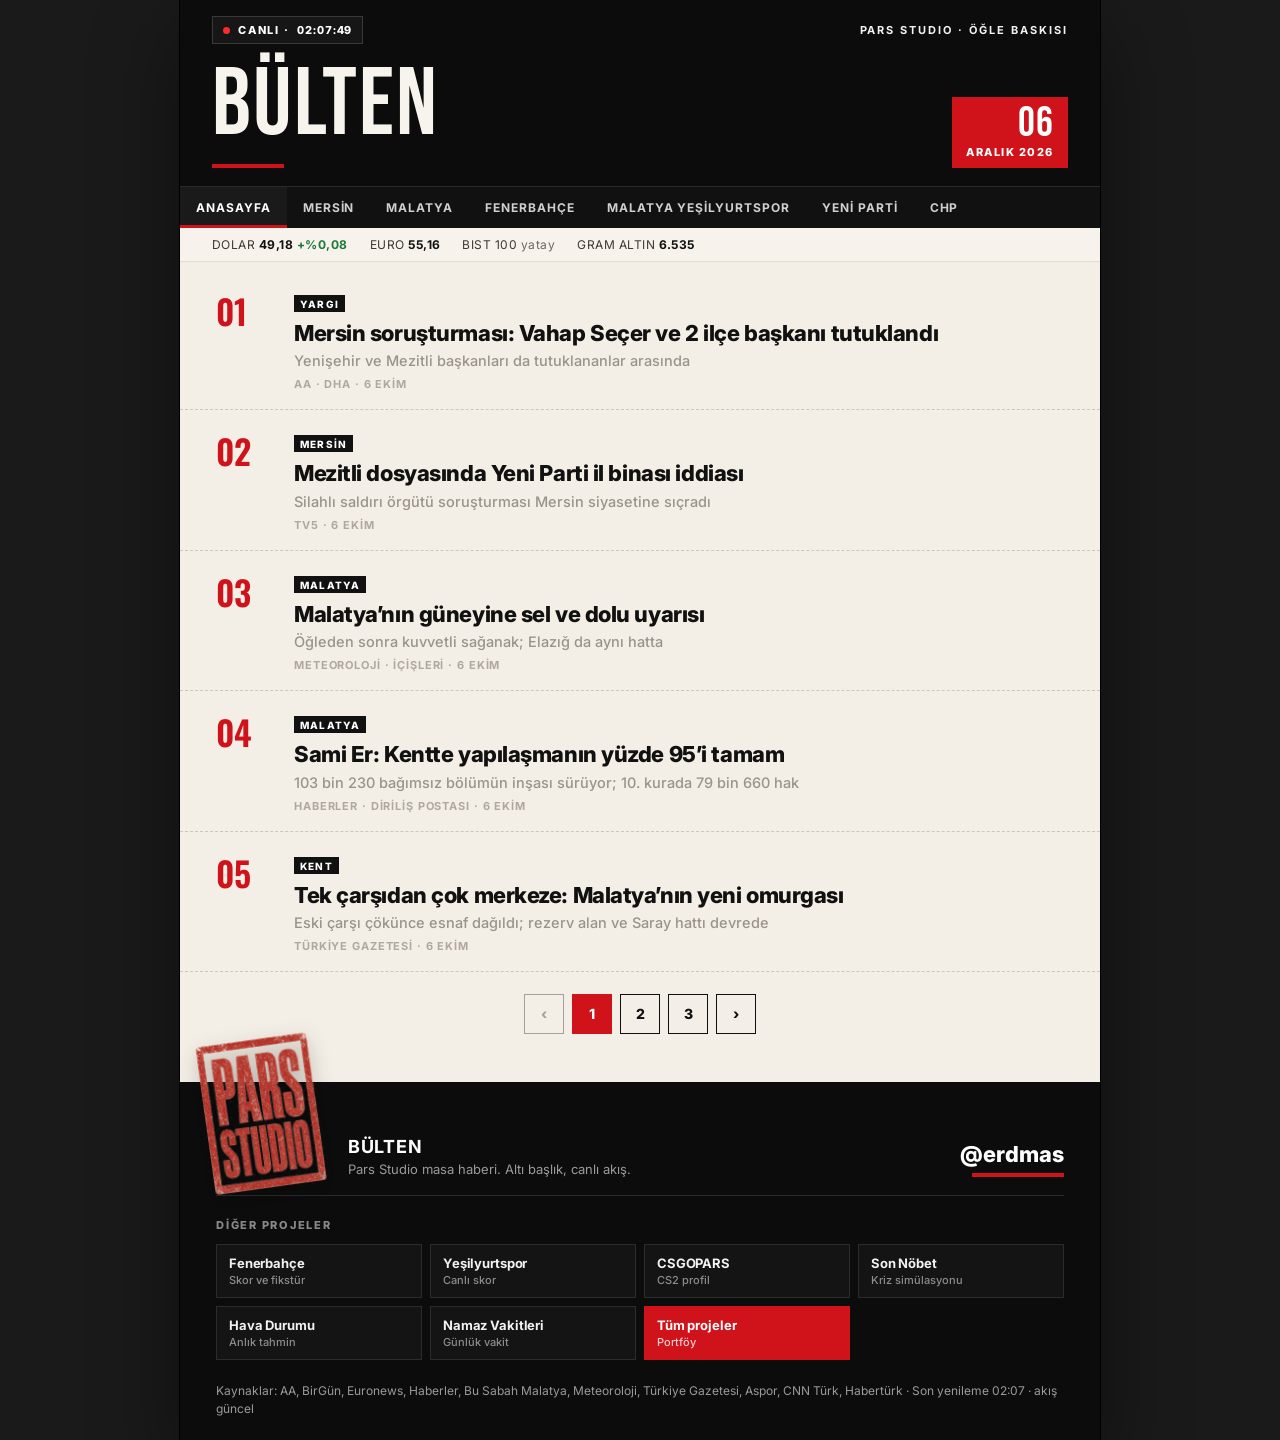
==== commit 0513bff1: "Haberi index içinde, kesmeden göster" ====
--- a/index.html
+++ b/index.html
@@ -257,7 +257,8 @@
     display: none;
     padding: 28px 36px 50px;
   }
-  .article.show { display: block; }
+  .article.show { display: block; max-width: none; }
+  .article p, .article .lead { font-size: 18.5px; line-height: 1.7; }
   .back {
     background: none;
     border: 0;
@@ -825,8 +826,30 @@
 function openStory(id) {
   const s = stories.find(x => x.id === id);
   if (!s) return;
-  try { localStorage.setItem("bulten-all", JSON.stringify(stories)); } catch (err) {}
-  location.href = "haber.html?id=" + encodeURIComponent(id);
+  listEl.classList.add("hidden");
+  document.getElementById("pager").style.display = "none";
+  emptyEl.style.display = "none";
+  const related = stories.filter(x => x.id !== id && x.cat === s.cat).slice(0, 3);
+  const paras = (s.body && s.body.length ? s.body : [s.lead || s.dek || ""]).map(p => `<p>${p}</p>`).join("");
+  articleEl.innerHTML = `
+    <button class="back" id="backBtn">← Anasayfaya dön</button>
+    <span class="tag">${s.tag || ""}</span>
+    <h2>${s.title}</h2>
+    <div class="byline">${s.meta || ""} · Pars Studio masası</div>
+    ${paras}
+    ${s.sourceUrl ? `<a class="source-link" href="${s.sourceUrl}" target="_blank" rel="noopener">Kaynak: ${s.source || "Haberi kaynakta aç"}</a>` : ""}
+    <div class="related">
+      <div class="meta" style="margin-bottom:8px">İlgili başlıklar</div>
+      ${related.map(r => `<button data-id="${r.id}">${r.title}</button>`).join("")}
+    </div>
+  `;
+  articleEl.classList.add("show");
+  titleEl.textContent = "HABER";
+  window.scrollTo({ top: 0, behavior: "smooth" });
+  document.getElementById("backBtn").onclick = () => { renderList(); window.scrollTo({ top: 0, behavior: "smooth" }); };
+  articleEl.querySelectorAll(".related button").forEach(btn => {
+    btn.onclick = () => openStory(btn.dataset.id);
+  });
 }
 
 document.getElementById("nav").addEventListener("click", e => {
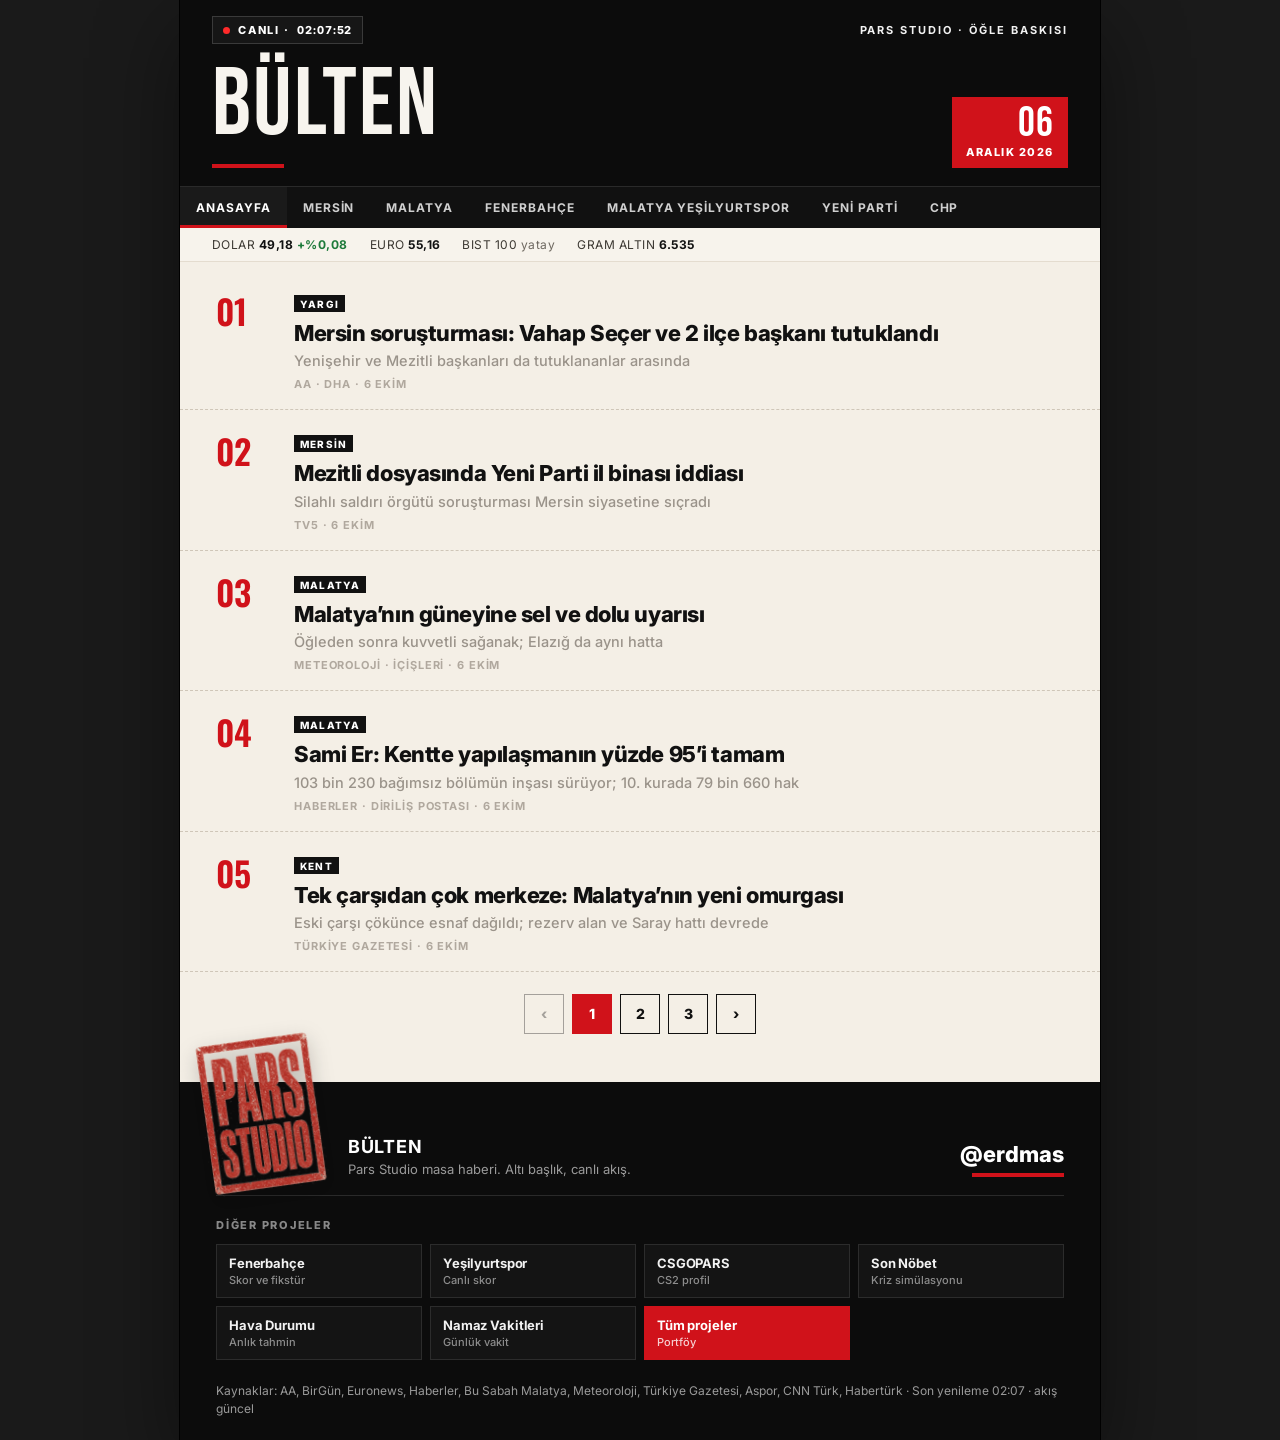
==== commit ca637880: "Haberi tek başına sayfada aç" ====
--- a/index.html
+++ b/index.html
@@ -826,30 +826,8 @@
 function openStory(id) {
   const s = stories.find(x => x.id === id);
   if (!s) return;
-  listEl.classList.add("hidden");
-  document.getElementById("pager").style.display = "none";
-  emptyEl.style.display = "none";
-  const related = stories.filter(x => x.id !== id && x.cat === s.cat).slice(0, 3);
-  const paras = (s.body && s.body.length ? s.body : [s.lead || s.dek || ""]).map(p => `<p>${p}</p>`).join("");
-  articleEl.innerHTML = `
-    <button class="back" id="backBtn">← Anasayfaya dön</button>
-    <span class="tag">${s.tag || ""}</span>
-    <h2>${s.title}</h2>
-    <div class="byline">${s.meta || ""} · Pars Studio masası</div>
-    ${paras}
-    ${s.sourceUrl ? `<a class="source-link" href="${s.sourceUrl}" target="_blank" rel="noopener">Kaynak: ${s.source || "Haberi kaynakta aç"}</a>` : ""}
-    <div class="related">
-      <div class="meta" style="margin-bottom:8px">İlgili başlıklar</div>
-      ${related.map(r => `<button data-id="${r.id}">${r.title}</button>`).join("")}
-    </div>
-  `;
-  articleEl.classList.add("show");
-  titleEl.textContent = "HABER";
-  window.scrollTo({ top: 0, behavior: "smooth" });
-  document.getElementById("backBtn").onclick = () => { renderList(); window.scrollTo({ top: 0, behavior: "smooth" }); };
-  articleEl.querySelectorAll(".related button").forEach(btn => {
-    btn.onclick = () => openStory(btn.dataset.id);
-  });
+  try { localStorage.setItem("bulten-all", JSON.stringify(stories)); } catch (err) {}
+  location.href = "haber.html?id=" + encodeURIComponent(id);
 }
 
 document.getElementById("nav").addEventListener("click", e => {
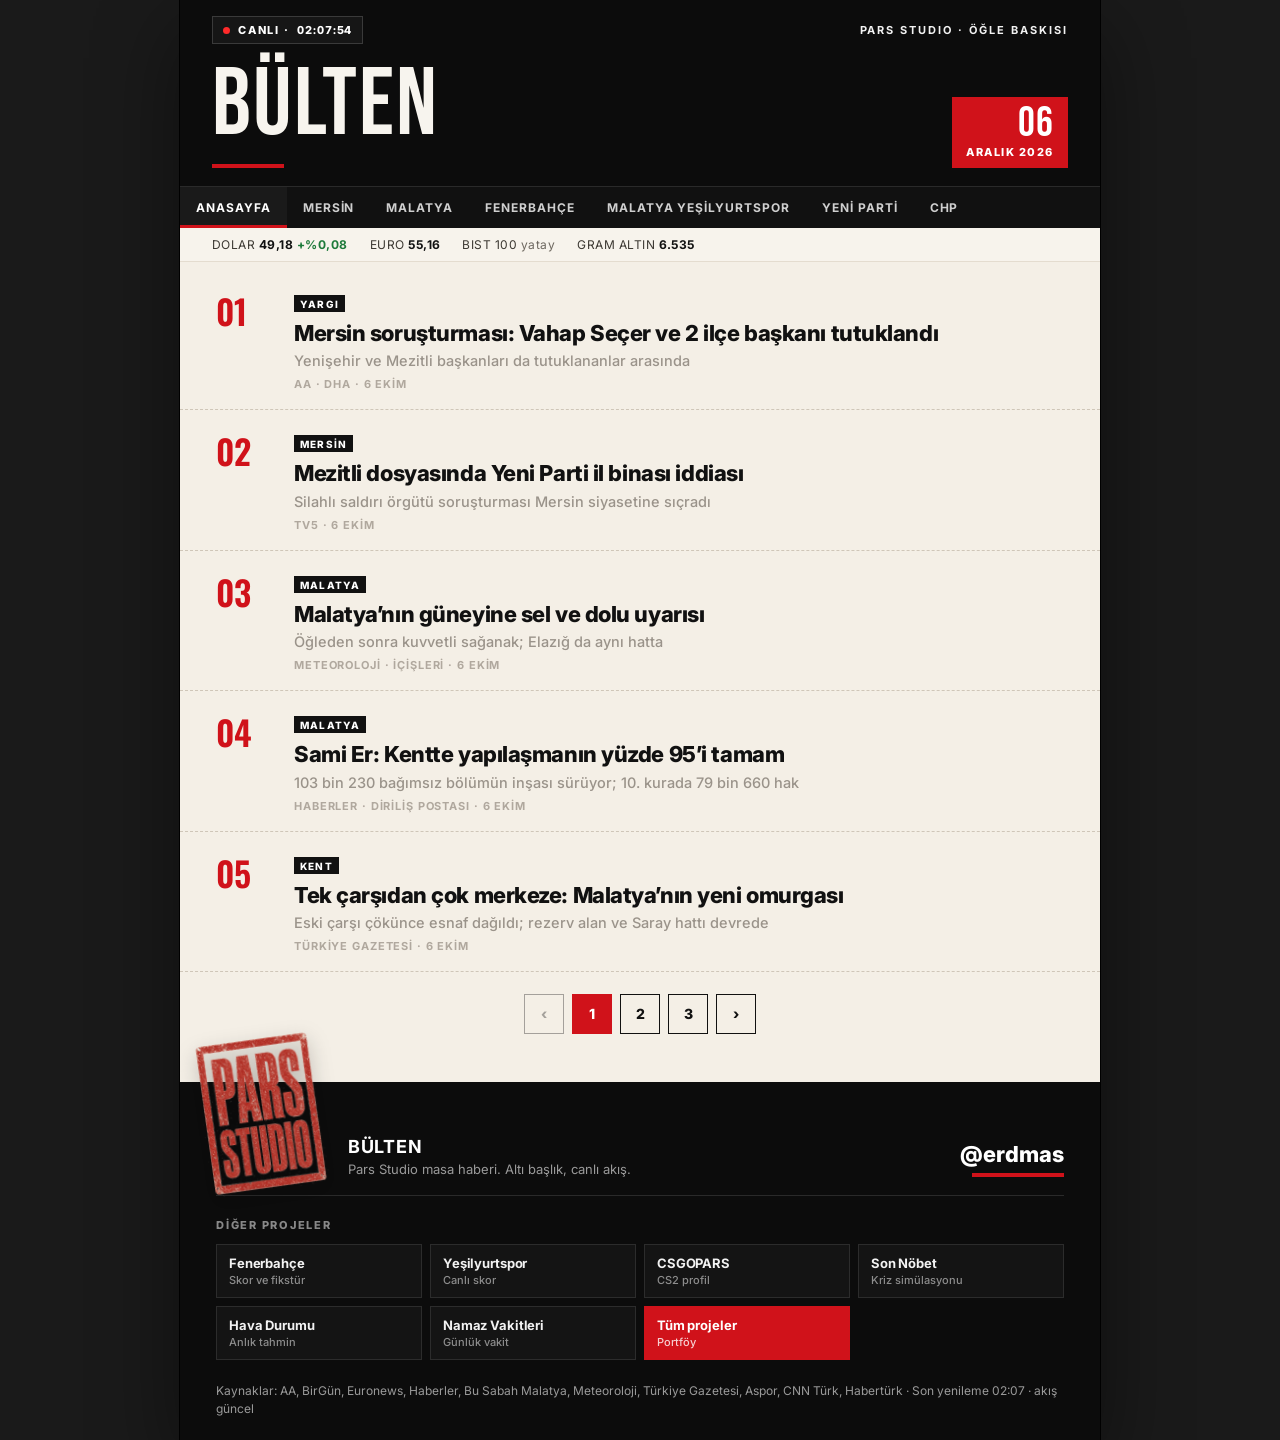
==== commit 82aee358: "Akışı Anadolu Ajansı RSS kaynağına al" ====
--- a/index.html
+++ b/index.html
@@ -759,12 +759,12 @@
 const PER_CAT = 20;
 const ORDER = ["mersin", "malatya", "fenerbahce", "yesilyurt", "yeniparti", "chp"];
 const FEEDS = [
-  { cat: "mersin", tag: "MERSİN", q: "Mersin" },
-  { cat: "malatya", tag: "MALATYA", q: "Malatya -Yeşilyurtspor" },
-  { cat: "fenerbahce", tag: "FENERBAHÇE", q: "Fenerbahçe" },
-  { cat: "yesilyurt", tag: "YEŞİLYURT", q: "\"Malatya Yeşilyurtspor\" OR Yeşilyurtspor" },
-  { cat: "yeniparti", tag: "YENİ PARTİ", q: "\"Yeni Parti\" Özgür" },
-  { cat: "chp", tag: "CHP", q: "CHP Kılıçdaroğlu" }
+  { cat: "mersin", tag: "MERSİN", url: "https://www.aa.com.tr/tr/rss/default?cat=guncel", q: "Mersin" },
+  { cat: "malatya", tag: "MALATYA", url: "https://www.aa.com.tr/tr/rss/default?cat=guncel", q: "Malatya" },
+  { cat: "fenerbahce", tag: "FENERBAHÇE", url: "https://www.aa.com.tr/tr/rss/default?cat=spor", q: "Fenerbahçe" },
+  { cat: "yesilyurt", tag: "YEŞİLYURT", url: "https://www.aa.com.tr/tr/rss/default?cat=spor", q: "Yeşilyurt" },
+  { cat: "yeniparti", tag: "YENİ PARTİ", url: "https://www.aa.com.tr/tr/rss/default?cat=politika", q: "Özel" },
+  { cat: "chp", tag: "CHP", url: "https://www.aa.com.tr/tr/rss/default?cat=politika", q: "CHP" }
 ];
 
 function rank(s) {
@@ -895,29 +895,28 @@
   const status = document.getElementById("updated");
   let added = 0;
   for (const feed of FEEDS) {
-    const rss = "https://news.google.com/rss/search?q=" + encodeURIComponent(feed.q + " when:1d") + "&hl=tr&gl=TR&ceid=TR:tr";
+    const rss = feed.url + (feed.url.includes("?") ? "" : "");
     try {
       const res = await fetch("https://api.rss2json.com/v1/api.json?rss_url=" + encodeURIComponent(rss));
       if (!res.ok) continue;
       const data = await res.json();
-      (data.items || []).slice(0, 8).forEach(item => {
+      (data.items || []).filter(item => !feed.q || (item.title + " " + (item.description || "")).toLocaleLowerCase("tr").includes(feed.q.toLocaleLowerCase("tr"))).slice(0, 8).forEach(item => {
         const title = strip(item.title).replace(/ - .+$/, "");
+        const full = strip(item.content || item.description || "");
         if (!title || known(title)) return;
         stories.push({
           id: "live-" + Math.random().toString(36).slice(2, 9),
           cat: feed.cat,
           tag: feed.tag,
           title,
-          dek: strip(item.description) || "Ajans akışından düşen yeni başlık",
-          meta: (item.author || "Ajans") + " · " + new Date(item.pubDate || Date.now()).toLocaleString("tr-TR", { hour: "2-digit", minute: "2-digit", day: "2-digit", month: "short" }),
-          lead: strip(item.description) || title,
-          body: [
-            strip(item.description) || "Bu başlık ajans akışından geldi. Tam metin kaynakta."
-          ],
+          dek: full || title,
+          meta: "AA · " + new Date(item.pubDate || Date.now()).toLocaleString("tr-TR", { hour: "2-digit", minute: "2-digit", day: "2-digit", month: "short" }),
+          lead: full || title,
+          body: full ? full.split(/\n+/).filter(Boolean) : [title],
           live: 1,
           added: Date.now(),
-          source: item.author || "Ajans",
-          sourceUrl: item.link || ""
+          source: "Anadolu Ajansı",
+          sourceUrl: item.link || "https://www.aa.com.tr"
         });
         added += 1;
       });
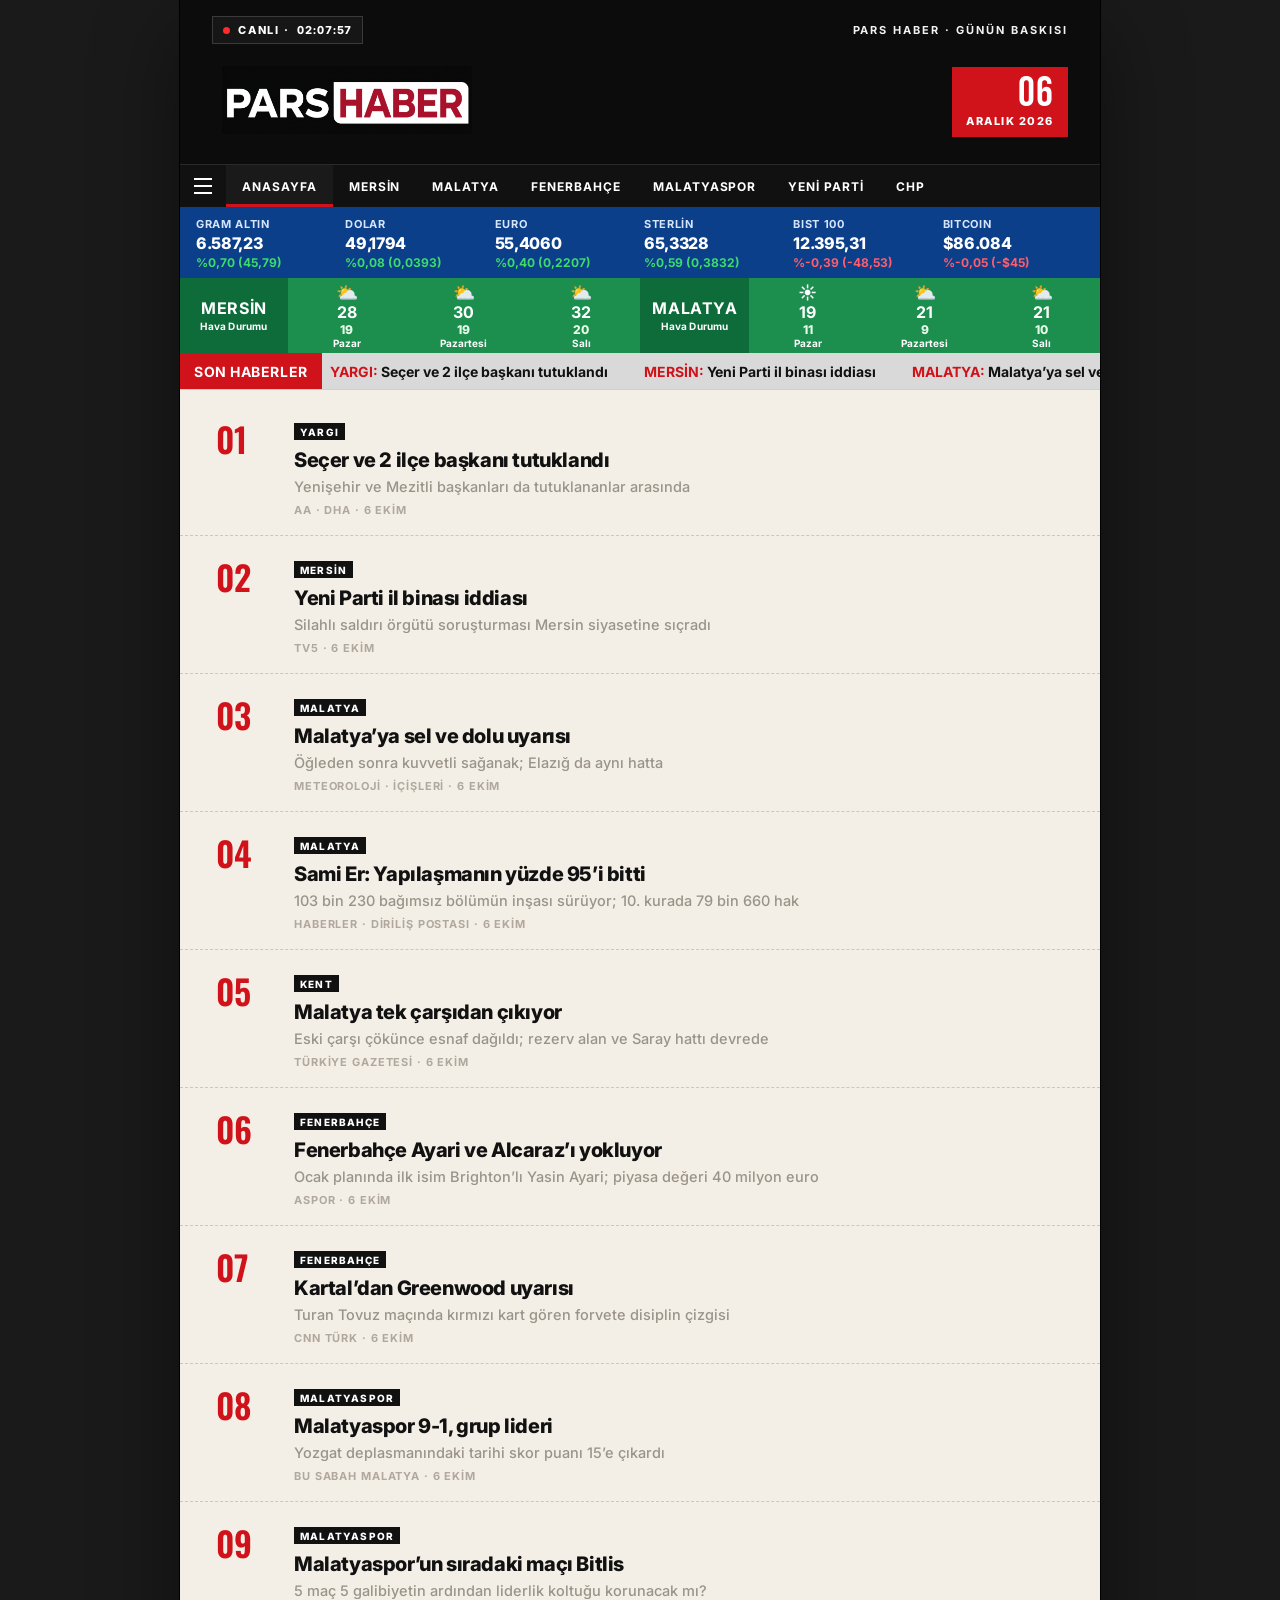
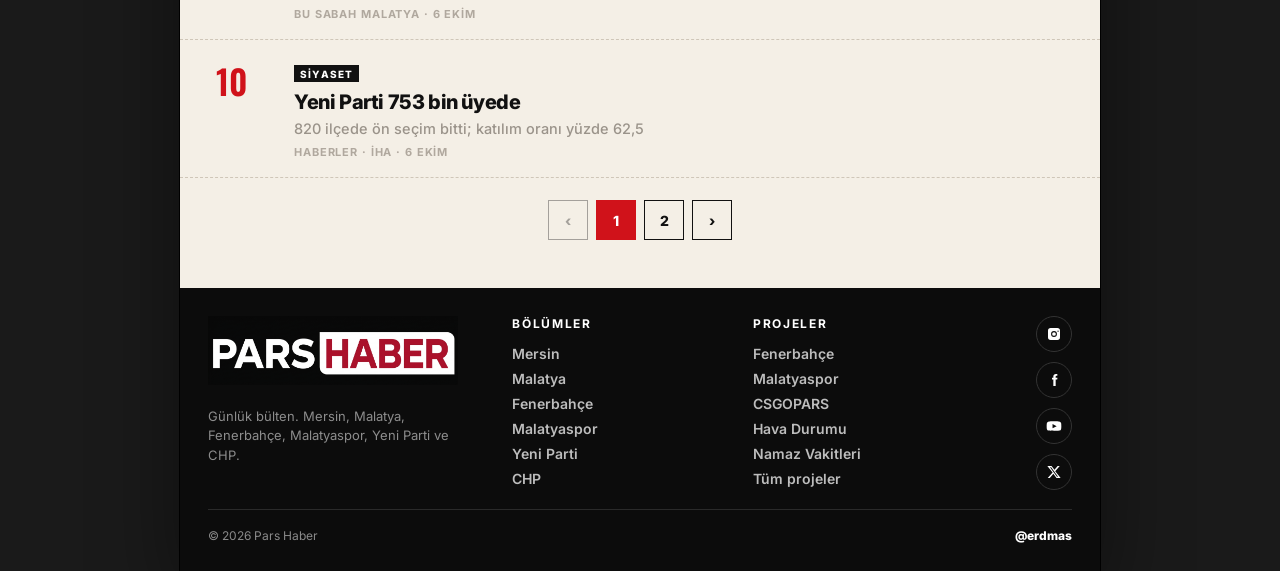
==== commit 5ebfd979: "Add files via upload" ====
--- a/index.html
+++ b/index.html
@@ -3,10 +3,10 @@
 <head>
 <meta charset="UTF-8">
 <meta name="viewport" content="width=device-width, initial-scale=1">
-<title>Bülten · Pars Studio</title>
+<title>PARSHABER - 06/10/2026</title>
 <link rel="preconnect" href="https://fonts.googleapis.com">
 <link rel="preconnect" href="https://fonts.gstatic.com" crossorigin>
-<link href="https://fonts.googleapis.com/css2?family=Bebas+Neue&family=Inter:wght@400;500;600;700;800&family=Oswald:wght@500;600;700&display=swap" rel="stylesheet">
+<link href="https://fonts.googleapis.com/css2?family=Bebas+Neue&family=Faculty+Glyphic&family=Inter:wght@400;500;600;700;800&family=Oswald:wght@500;600;700&display=swap" rel="stylesheet">
 <style>
   :root {
     --ink: #111111;
@@ -105,7 +105,7 @@
   }
   .mast-row {
     display: flex;
-    align-items: flex-end;
+    align-items: center;
     justify-content: space-between;
     gap: 18px;
   }
@@ -117,24 +117,21 @@
     color: #d0121a;
     margin: 0 0 4px;
   }
-  .mast h1 {
-    font-family: "Bebas Neue", Oswald, sans-serif;
+  .brand-logo {
+    display: inline-block;
+    background: #0c0c0c;
+    color: #fff;
+    border: 0;
+    font-family: "Faculty Glyphic", sans-serif;
     font-weight: 400;
-    font-size: clamp(64px, 10vw, 96px);
+    font-size: clamp(20px, 3.2vw, 28px);
+    letter-spacing: .01em;
     line-height: 1;
-    letter-spacing: .02em;
-    margin: 0;
-    padding: 0;
-    color: #f7f4ee;
-    position: relative;
-    z-index: 1;
-  }
-  .title-rule {
-    width: 72px;
-    height: 4px;
-    background: var(--red);
-    margin-top: 10px;
-  }
+    padding: 8px 10px;
+    text-decoration: none;
+    transform: none;
+  }
+  .brand-logo img { display: block; width: 250px; height: auto; max-width: none; }
   .date-badge {
     background: var(--red);
     color: #fff;
@@ -169,7 +166,7 @@
   }
   nav.topics button {
     background: transparent;
-    color: #cfcfcf;
+    color: #fff;
     border: 0;
     border-bottom: 3px solid transparent;
     padding: 13px 16px 10px;
@@ -179,38 +176,163 @@
     text-transform: uppercase;
     white-space: nowrap;
   }
-  nav.topics button:hover { color: #fff; }
+  nav.topics button:hover { color: #9a9a9a; }
+  .nav-toggle {
+    width: 46px;
+    background: #000;
+    color: #fff;
+    border: 0;
+    border-bottom: 3px solid transparent;
+    display: flex;
+    flex-direction: column;
+    justify-content: center;
+    align-items: center;
+    gap: 5px;
+    flex: none;
+  }
+  .nav-toggle span {
+    display: block;
+    width: 18px;
+    height: 2px;
+    background: #fff;
+  }
   nav.topics button.active {
-    color: #fff;
     border-bottom-color: var(--red);
     background: #1a1a1a;
   }
   .ticker {
-    background: #f7f3ec;
-    color: #3c3832;
+    background: #0b3f8a;
+    color: #fff;
+    display: grid;
+    grid-template-columns: repeat(6, minmax(0, 1fr));
+    gap: 8px;
+    padding: 10px 16px 8px;
+    overflow: hidden;
+  }
+  .ticker .fx { min-width: 0; }
+  .ticker .fx b {
+    display: block;
+    font-size: 11px;
+    letter-spacing: .06em;
+    font-weight: 700;
+    color: #d7e6ff;
+  }
+  .ticker .fx strong {
+    display: block;
+    margin-top: 2px;
+    font-size: 16px;
+    font-weight: 800;
+    color: #fff;
+    letter-spacing: -.02em;
+  }
+  .ticker .fx i {
+    display: block;
+    margin-top: 2px;
+    font-style: normal;
     font-size: 12px;
+    font-weight: 700;
+  }
+  .ticker .up { color: #3ddc6a; }
+  .ticker .down { color: #ff5d6c; }
+  .weather {
+    display: grid;
+    grid-template-columns: 1fr 1fr;
+    gap: 0;
+    background: #1c8f4e;
+    padding: 0;
+  }
+  .wcard {
+    display: grid;
+    grid-template-columns: 108px 1fr;
+    background: #1c8f4e;
+    min-width: 0;
+  }
+  .wcard + .wcard { border-left: 1px solid #0e6b3a; }
+  .wcard b {
+    background: #0e6b3a;
+    color: #fff;
+    display: flex;
+    flex-direction: column;
+    align-items: center;
+    justify-content: center;
+    font-size: 16px;
     letter-spacing: .04em;
+    line-height: 1.15;
+  }
+  .wcard b small {
+    display: block;
+    margin-top: 3px;
+    font-size: 10px;
+    font-weight: 700;
+    letter-spacing: .02em;
+  }
+  .wdays { display: grid; grid-template-columns: repeat(3, 1fr); }
+  .wdays span {
+    text-align: center;
+    padding: 6px 2px 4px;
+    color: #fff;
+    font-weight: 800;
+  }
+  .wdays i { display: block; font-style: normal; font-size: 18px; line-height: 1; }
+  .wdays strong { display: block; font-size: 16px; }
+  .wdays em { display: block; font-style: normal; font-size: 12px; color: #e7ffe9; }
+  .marquee {
+    background: #d9d9d9;
+    color: #111;
+    overflow: hidden;
+    white-space: nowrap;
+    border-bottom: 1px solid #cfcfcf;
+    position: relative;
+  }
+  .son {
+    position: absolute;
+    left: 0;
+    top: 0;
+    bottom: 0;
+    z-index: 2;
     display: flex;
-    gap: 22px;
-    padding: 9px 32px;
-    overflow: hidden;
-    border-bottom: 1px solid #e4dccf;
-  }
-  .ticker b { color: #111; }
-  .ticker span.up { color: #1d7a3a; font-weight: 700; }
-  .ticker span.flat { color: #6d675f; }
+    align-items: center;
+    background: #d0121a;
+    color: #fff;
+    font-weight: 800;
+    font-size: 13px;
+    letter-spacing: .04em;
+    padding: 0 14px;
+  }
+  .marquee-view { overflow: hidden; }
+  .marquee-track {
+    display: inline-block;
+    padding: 8px 0 8px 150px;
+    animation: slide 80s linear infinite;
+  }
+    display: inline-block;
+    padding: 8px 0;
+    animation: slide 80s linear infinite;
+    position: relative;
+    z-index: 1;
+  }
+  .marquee b, .marquee span b { color: #d0121a !important; margin-right: 6px; }
+  .marquee span { margin-right: 36px; font-size: 14px; font-weight: 700; }
+  .marquee a { color: #111; text-decoration: none; }
+  .marquee a:hover { text-decoration: underline; }
+  @keyframes slide {
+    from { transform: translateX(0); }
+    to { transform: translateX(-50%); }
+  }
 
   main { padding: 8px 0 40px; }
 
   .item {
     display: grid;
-    grid-template-columns: 64px 1fr;
+    grid-template-columns: 64px minmax(0, 1fr);
     gap: 8px 14px;
     padding: 22px 36px 18px;
     border-bottom: 1px dashed #cfc6b8;
     cursor: pointer;
     transition: background .15s;
-  }
+    overflow: hidden;
+  }
+  .item > div { min-width: 0; }
   .item:hover { background: #efe8dc; }
   .num {
     font-family: Oswald, "Bebas Neue", sans-serif;
@@ -232,16 +354,22 @@
   }
   .item h2 {
     margin: 0 0 6px;
-    font-size: 22px;
+    font-size: 20px;
     line-height: 1.2;
     letter-spacing: -.02em;
     font-weight: 800;
+    white-space: nowrap;
+    overflow: hidden;
+    text-overflow: ellipsis;
   }
   .dek {
     margin: 0;
     color: #9a938a;
     font-size: 14.5px;
     font-weight: 500;
+    white-space: nowrap;
+    overflow: hidden;
+    text-overflow: ellipsis;
   }
   .meta {
     margin-top: 8px;
@@ -352,106 +480,76 @@
   .pager button:disabled { opacity: .35; }
 
   footer.foot {
-    background: var(--black);
-    color: #d7d7d7;
-    padding: 54px 36px 22px;
-    position: relative;
+    background: #0c0c0c;
+    color: #cfcfcf;
+    padding: 28px 28px 28px;
   }
   .stamp {
-    position: absolute;
-    left: 22px;
-    top: -46px;
-    width: 118px;
+    width: 250px;
     height: auto;
-    transform: rotate(-8deg);
-    filter: drop-shadow(0 8px 10px rgba(0,0,0,.28));
-    z-index: 2;
-    pointer-events: none;
-  }
-  .foot-top {
+    max-width: none;
+    transform: none;
+    margin: 0 0 12px;
+  }
+  .foot-grid {
+    display: grid;
+    grid-template-columns: 1.3fr 1fr 1.2fr auto;
+    gap: 28px;
+    padding-bottom: 18px;
+    border-bottom: 1px solid #2a2a2a;
+  }
+  .foot-brand strong {
+    display: block;
+    color: #fff;
+    font-size: 22px;
+    letter-spacing: .04em;
+  }
+  .foot-brand p { margin: 6px 0 0; color: #8d8d8d; font-size: 13px; line-height: 1.5; max-width: 260px; }
+  .foot-col b {
+    display: block;
+    color: #fff;
+    font-size: 12px;
+    letter-spacing: .14em;
+    margin-bottom: 10px;
+  }
+  .foot-col a, .foot-col button {
+    display: block;
+    background: none;
+    border: 0;
+    padding: 4px 0;
+    color: #bdbdbd;
+    font-size: 14px;
+    font-weight: 600;
+    text-align: left;
+  }
+  .social {
+    display: flex;
+    flex-direction: column;
+    gap: 10px;
+    align-items: flex-end;
+  }
+  .social a {
+    width: 36px;
+    height: 36px;
+    border: 1px solid #333;
+    border-radius: 50%;
+    display: flex;
+    align-items: center;
+    justify-content: center;
+    color: #fff;
+  }
+  .social a:hover { border-color: #fff; }
+  .social svg { width: 16px; height: 16px; fill: currentColor; }
+  .foot-bar {
     display: flex;
     justify-content: space-between;
-    gap: 24px;
-    align-items: flex-end;
-    margin-bottom: 22px;
-    padding-bottom: 18px;
-    border-bottom: 1px solid #2a2a2a;
-  }
-  .foot-brand {
-    margin-left: 132px;
-  }
-  .foot-brand strong {
-    display: block;
-    color: #fff;
-    font-size: 18px;
-    letter-spacing: .04em;
-  }
-  .foot-brand p {
-    margin: 4px 0 0;
-    color: #9a9a9a;
-    font-size: 13px;
-  }
-  .handle {
-    font-weight: 800;
-    font-size: 22px;
-    color: #fff;
-    text-align: right;
-    text-decoration: none;
-  }
-  .handle i {
-    display: block;
-    height: 4px;
-    width: 92px;
-    background: var(--red);
-    margin-left: auto;
-    margin-top: 6px;
-  }
-  .foot-label {
-    font-size: 11px;
-    letter-spacing: .16em;
-    font-weight: 800;
-    color: #888;
-    margin: 0 0 12px;
-  }
-  .projects {
-    display: grid;
-    grid-template-columns: repeat(4, 1fr);
-    gap: 8px;
-    margin-bottom: 22px;
-  }
-  .projects a {
-    display: block;
-    border: 1px solid #2c2c2c;
-    background: #141414;
-    color: #f2f2f2;
-    padding: 10px 12px;
-    font-size: 13px;
-    font-weight: 700;
-    letter-spacing: -.01em;
-  }
-  .projects a span {
-    display: block;
-    margin-top: 2px;
-    color: #8d8d8d;
-    font-size: 11px;
-    font-weight: 500;
-    letter-spacing: 0;
-  }
-  .projects a:hover {
-    border-color: var(--red);
-    color: #fff;
-  }
-  .projects a.all {
-    background: var(--red);
-    border-color: var(--red);
-    color: #fff;
-  }
-  .projects a.all span { color: rgba(255,255,255,.8); }
-  .sources {
+    gap: 12px;
+    align-items: center;
+    padding-top: 18px;
     font-size: 12px;
-    color: #9a9a9a;
-    line-height: 1.5;
-  }
+    color: #8a8a8a;
+  }
+  .foot-bar a { color: #fff; font-weight: 800; text-decoration: none; }
   .empty {
     padding: 40px 36px;
     color: var(--muted);
@@ -463,18 +561,14 @@
       scrollbar-width: none;
       overscroll-behavior-y: contain;
     }
-    header.mast, .item, .article, footer.foot, .ticker { padding-left: 18px; padding-right: 18px; }
-    .item { grid-template-columns: 46px 1fr; padding-top: 16px; }
+    .weather { grid-template-columns: 1fr; padding-left: 12px; padding-right: 12px; }
+    .item { grid-template-columns: 46px minmax(0, 1fr); padding-top: 16px; }
     .item h2 { font-size: 18px; }
     .mast h1 { font-size: 64px; }
+    .brand-logo { font-size: 18px; }
     .date-badge b { font-size: 34px; }
     .edition { letter-spacing: .08em; font-size: 10px; }
-    .stamp { width: 96px; left: 12px; top: -36px; }
-    .foot-brand { margin-left: 0; margin-top: 28px; }
-    .foot-top { flex-direction: column; align-items: flex-start; }
-    .handle { text-align: left; }
-    .handle i { margin-left: 0; }
-    .projects { grid-template-columns: 1fr 1fr; }
+    .foot-grid, .foot-bar { display: flex; flex-direction: column; align-items: flex-start; }
   }
 </style>
 </head>
@@ -484,31 +578,38 @@
     <header class="mast">
       <div class="mast-meta">
         <div class="live-row"><span class="live-dot"></span> CANLI · <span id="clock">15:31</span></div>
-        <div class="edition">PARS STUDIO · ÖĞLE BASKISI</div>
+        <div class="edition">PARS HABER · GÜNÜN BASKISI</div>
       </div>
       <div class="mast-row">
         <div class="wordmark">
-          <h1 id="pageTitle">BÜLTEN</h1>
-          <div class="title-rule"></div>
+          <a class="brand-logo" href="index.html"><img src="logo.png" alt="PARS HABER"></a>
         </div>
         <div class="date-badge"><b id="dayNum">06</b><span id="dayLabel">EKİM 2026</span></div>
       </div>
     </header>
     <nav class="topics" id="nav">
+      <button class="nav-toggle" type="button" aria-label="navigasyon"><span></span><span></span><span></span></button>
       <button data-filter="all" class="active">Anasayfa</button>
       <button data-filter="mersin">Mersin</button>
       <button data-filter="malatya">Malatya</button>
       <button data-filter="fenerbahce">Fenerbahçe</button>
-      <button data-filter="yesilyurt">Malatya Yeşilyurtspor</button>
+      <button data-filter="yesilyurt">Malatyaspor</button>
       <button data-filter="yeniparti">Yeni Parti</button>
       <button data-filter="chp">CHP</button>
     </nav>
-    <div class="ticker">
-      <span>DOLAR <b>49,18</b> <span class="up">+%0,08</span></span>
-      <span>EURO <b>55,16</b></span>
-      <span>BIST 100 <span class="flat">yatay</span></span>
-      <span>GRAM ALTIN <b>6.535</b></span>
+    <div class="ticker" id="ticker">
+      <div class="fx"><b>GRAM ALTIN</b><strong id="fx-gold">6.587,23</strong><i id="fx-gold-c" class="up">%0,70 (45,79)</i></div>
+      <div class="fx"><b>DOLAR</b><strong id="fx-usd">49,1794</strong><i id="fx-usd-c" class="up">%0,08 (0,0393)</i></div>
+      <div class="fx"><b>EURO</b><strong id="fx-eur">55,4060</strong><i id="fx-eur-c" class="up">%0,40 (0,2207)</i></div>
+      <div class="fx"><b>STERLİN</b><strong id="fx-gbp">65,3328</strong><i id="fx-gbp-c" class="up">%0,59 (0,3832)</i></div>
+      <div class="fx"><b>BIST 100</b><strong id="fx-bist">12.395,31</strong><i id="fx-bist-c" class="down">%-0,39 (-48,53)</i></div>
+      <div class="fx"><b>BITCOIN</b><strong id="fx-btc">$86.084</strong><i id="fx-btc-c" class="down">%-0,05 (-$45)</i></div>
     </div>
+    <div class="weather" id="weather">
+      <div class="wcard"><b>MERSİN<small>Hava Durumu</small></b><div class="wdays" id="w-mersin"></div></div>
+      <div class="wcard"><b>MALATYA<small>Hava Durumu</small></b><div class="wdays" id="w-malatya"></div></div>
+    </div>
+    <div class="marquee"><span class="son">SON HABERLER</span><div class="marquee-view"><div class="marquee-track" id="marquee"></div></div></div>
   </div>
 
   <main>
@@ -519,25 +620,40 @@
   </main>
 
   <footer class="foot">
-    <img class="stamp" src="pars-stamp.png" alt="Pars Studio">
-    <div class="foot-top">
+    <div class="foot-grid">
       <div class="foot-brand">
-        <strong>BÜLTEN</strong>
-        <p>Pars Studio masa haberi. Altı başlık, canlı akış.</p>
+        <img class="stamp" src="logo.png" alt="Pars Haber">
+        <p>Günlük bülten. Mersin, Malatya, Fenerbahçe, Malatyaspor, Yeni Parti ve CHP.</p>
       </div>
-      <a class="handle" href="https://x.com/erdmas" target="_blank" rel="noopener">@erdmas<i></i></a>
+      <div class="foot-col">
+        <b>BÖLÜMLER</b>
+        <button data-filter="mersin">Mersin</button>
+        <button data-filter="malatya">Malatya</button>
+        <button data-filter="fenerbahce">Fenerbahçe</button>
+        <button data-filter="yesilyurt">Malatyaspor</button>
+        <button data-filter="yeniparti">Yeni Parti</button>
+        <button data-filter="chp">CHP</button>
+      </div>
+      <div class="foot-col">
+        <b>PROJELER</b>
+        <a href="https://ermetasarim.github.io/fenerbahce/" target="_blank" rel="noopener">Fenerbahçe</a>
+        <a href="https://ermetasarim.github.io/malatyaspor/" target="_blank" rel="noopener">Malatyaspor</a>
+        <a href="https://ermetasarim.github.io/csgopars/" target="_blank" rel="noopener">CSGOPARS</a>
+        <a href="https://ermetasarim.github.io/hava/" target="_blank" rel="noopener">Hava Durumu</a>
+        <a href="https://ermetasarim.github.io/namaz/" target="_blank" rel="noopener">Namaz Vakitleri</a>
+        <a href="https://ermetasarim.github.io/projeler/" target="_blank" rel="noopener">Tüm projeler</a>
+      </div>
+      <div class="social">
+        <a href="https://x.com/erdmas" target="_blank" rel="noopener" aria-label="Instagram"><svg viewBox="0 0 24 24"><path d="M7 3h10a4 4 0 0 1 4 4v10a4 4 0 0 1-4 4H7a4 4 0 0 1-4-4V7a4 4 0 0 1 4-4zm5 4.6A4.4 4.4 0 1 0 16.4 12 4.4 4.4 0 0 0 12 7.6zm6.1-.9a1 1 0 1 0 1 1 1 1 0 0 0-1-1zM12 9.2A2.8 2.8 0 1 1 9.2 12 2.8 2.8 0 0 1 12 9.2z"/></svg></a>
+        <a href="https://x.com/erdmas" target="_blank" rel="noopener" aria-label="Facebook"><svg viewBox="0 0 24 24"><path d="M14.5 8.5V6.8c0-.7.5-1 1.2-1H17V3h-2.1C12.4 3 11 4.5 11 6.6v1.9H9v2.7h2V21h3.5v-9.8h2.3l.4-2.7z"/></svg></a>
+        <a href="https://x.com/erdmas" target="_blank" rel="noopener" aria-label="YouTube"><svg viewBox="0 0 24 24"><path d="M23 12.2s0-3.2-.4-4.6a3 3 0 0 0-2.1-2.1C18.9 5 12 5 12 5s-6.9 0-8.5.5a3 3 0 0 0-2.1 2.1C1 9 1 12.2 1 12.2s0 3.2.4 4.6a3 3 0 0 0 2.1 2.1C5.1 19.4 12 19.4 12 19.4s6.9 0 8.5-.5a3 3 0 0 0 2.1-2.1c.4-1.4.4-4.6.4-4.6zM9.8 15.5v-6.6l6.2 3.3z"/></svg></a>
+        <a href="https://x.com/erdmas" target="_blank" rel="noopener" aria-label="X"><svg viewBox="0 0 24 24"><path d="M17.5 3h3.1l-6.8 7.8L22 21h-6.2l-4.8-6.3L5.7 21H2.6l7.3-8.4L2 3h6.3l4.4 5.8zm-1.1 16.2h1.7L7.7 4.7H5.9z"/></svg></a>
+      </div>
     </div>
-    <p class="foot-label">DİĞER PROJELER</p>
-    <div class="projects">
-      <a href="https://ermetasarim.github.io/fenerbahce/" target="_blank" rel="noopener">Fenerbahçe<span>Skor ve fikstür</span></a>
-      <a href="https://ermetasarim.github.io/malatyaspor/" target="_blank" rel="noopener">Yeşilyurtspor<span>Canlı skor</span></a>
-      <a href="https://ermetasarim.github.io/csgopars/" target="_blank" rel="noopener">CSGOPARS<span>CS2 profil</span></a>
-      <a href="https://ermetasarim.github.io/sonnobet" target="_blank" rel="noopener">Son Nöbet<span>Kriz simülasyonu</span></a>
-      <a href="https://ermetasarim.github.io/hava/" target="_blank" rel="noopener">Hava Durumu<span>Anlık tahmin</span></a>
-      <a href="https://ermetasarim.github.io/namaz/" target="_blank" rel="noopener">Namaz Vakitleri<span>Günlük vakit</span></a>
-      <a class="all" href="https://ermetasarim.github.io/projeler/" target="_blank" rel="noopener">Tüm projeler<span>Portföy</span></a>
+    <div class="foot-bar">
+      <span>© 2026 Pars Haber</span>
+      <a href="https://x.com/erdmas" target="_blank" rel="noopener">@erdmas</a>
     </div>
-    <div class="sources">Kaynaklar: AA, BirGün, Euronews, Haberler, Bu Sabah Malatya, Meteoroloji, Türkiye Gazetesi, Aspor, CNN Türk, Habertürk · Son yenileme <span id="updated">15:19</span></div>
   </footer>
 </div>
 
@@ -549,7 +665,7 @@
     sourceUrl: "https://www.birgun.net/haber/mersinde-belediyelere-operasyon-vahap-secer-ve-2-belediye-baskani-dahil-34-tutuklama-738798",
     cat: "mersin",
     tag: "YARGI",
-    title: "Mersin soruşturması: Vahap Seçer ve 2 ilçe başkanı tutuklandı",
+    title: "Seçer ve 2 ilçe başkanı tutuklandı",
     dek: "Yenişehir ve Mezitli başkanları da tutuklananlar arasında",
     meta: "AA · DHA · 6 Ekim",
     lead: "Mersin’de belediyelere yönelik yolsuzluk soruşturmasında Büyükşehir Belediye Başkanı Vahap Seçer ile Yenişehir ve Mezitli belediye başkanları tutuklandı.",
@@ -566,7 +682,7 @@
     sourceUrl: "https://www.aspor.com.tr/fenerbahce/2026/10/06/fenerbahceden-premier-lig-cikarmasi-iki-yildiz-icin-harekete-gecildi",
     cat: "fenerbahce",
     tag: "FENERBAHÇE",
-    title: "Fenerbahçe’den Premier Lig çıkarması: Ayari ve Alcaraz masada",
+    title: "Fenerbahçe Ayari ve Alcaraz’ı yokluyor",
     dek: "Ocak planında ilk isim Brighton’lı Yasin Ayari; piyasa değeri 40 milyon euro",
     meta: "Aspor · 6 Ekim",
     lead: "Sarı-lacivertliler, sezonun ilk altı haftasında orta sahada yaşanan aksamaların ardından ocak için İngiltere’de iki ismi yokluyor.",
@@ -582,13 +698,13 @@
     source: "Bu Sabah Malatya",
     sourceUrl: "https://www.busabahmalatya.com/tarihi-skor-sehri-sevince-bogdu-yesilyurt-spordan-9-1lik-govde-gosterisi",
     cat: "yesilyurt",
-    tag: "SPOR",
-    title: "Yeşilyurtspor’dan 9-1: 5’te 5, grup lideri",
+    tag: "MALATYASPOR",
+    title: "Malatyaspor 9-1, grup lideri",
     dek: "Yozgat deplasmanındaki tarihi skor puanı 15’e çıkardı",
     meta: "Bu Sabah Malatya · 6 Ekim",
-    lead: "Nesine 3. Lig 3. Grup’ta Malatya Yeşilyurtspor, Yozgat karşısında 9-1 kazandı ve namağlup liderliğini pekiştirdi.",
+    lead: "Nesine 3. Lig 3. Grup’ta Malatyaspor, Yozgat karşısında 9-1 kazandı ve namağlup liderliğini pekiştirdi.",
     body: [
-      "Bölgesel amatör ve 3. Lig kulvarında Malatya’yı temsil eden Yeşilyurtspor, oynadığı 5 maçın tamamını kazanarak 15 puana ulaştı. Son prova, Yozgat Belediyesi Bozokspor deplasmanında 9-1’lik skor oldu.",
+      "Bölgesel amatör ve 3. Lig kulvarında Malatya’yı temsil eden Malatyaspor, oynadığı 5 maçın tamamını kazanarak 15 puana ulaştı. Son prova, Yozgat Belediyesi Bozokspor deplasmanında 9-1’lik skor oldu.",
       "Bir önceki hafta, 27 Eylül’de evinde Adanaspor’u 8-0 yenmişti. O maçta Tayyib Kanarya ilk yarıda hat-trick yapmış; gollere Aykut Sarıdoğan, Yiğit Ulaş, Enes Nalbantoğlu, Berkay Kumlu ve Fadıl Kocaoğlu da katkı vermişti. Dört maçta 13 gol atıp kalesinde 1 gol görmüşlerdi.",
       "Sezon açılışı Diyarbekirspor deplasmanında 1-0, ardından Kırıkkale FK 3-1 ve Osmaniyespor deplasmanı 1-0 şeklinde gelmişti.",
       "Bu Sabah Malatya’da konuşan Şenol Karaduman ve Aziz Yiğit, farklı galibiyetin şehre moral verdiğini, asıl sınavın ise Bitlis deplasmanı olacağını söyledi. Teknik sorumlu Recep Asıl."
@@ -600,7 +716,7 @@
     sourceUrl: "https://www.haberler.com/politika/ozgur-ozel-yeni-parti-nin-uye-sayisinin-753-bine-20302708-haberi/",
     cat: "yeniparti",
     tag: "SİYASET",
-    title: "Özel: YENİ Parti 753 bin üyeye ulaştı, il seçimleri 18 Ekim’de",
+    title: "Yeni Parti 753 bin üyede",
     dek: "820 ilçede ön seçim bitti; katılım oranı yüzde 62,5",
     meta: "Haberler · İHA · 6 Ekim",
     lead: "YENİ Parti Genel Başkanı Özgür Özel, üye sayısının bu sabah 753 bine ulaştığını ve 18 Ekim’de 81 ilde il başkanlığı seçimi yapılacağını açıkladı.",
@@ -617,7 +733,7 @@
     sourceUrl: "https://www.haberturk.com/gundem/son-dakika-haberler-chp-genel-baskani-kemal-kilicdaroglu-partisinin-grup-toplantisinda-konusuyor-3917603",
     cat: "chp",
     tag: "SİYASET",
-    title: "Kılıçdaroğlu grupta: “Hiç kimse yargılanamaz değildir”",
+    title: "Kılıçdaroğlu: Kimse yargılanamaz değil",
     dek: "Yeni yasama yılının ilk grup toplantısında tutuklamalara değindi",
     meta: "Habertürk · 6 Ekim",
     lead: "CHP Genel Başkanı Kemal Kılıçdaroğlu, Meclis’teki grup toplantısında gözaltı ve tutuklamaları “kimse yargılanamaz değildir” diyerek çerçeveledi.",
@@ -634,7 +750,7 @@
     sourceUrl: "https://www.cnnturk.com/spor/futbol/ismail-kartaldan-greenwooda-sinirlerine-hakim-ol-3475414",
     cat: "fenerbahce",
     tag: "FENERBAHÇE",
-    title: "Kartal’dan Greenwood’a uyarı: “Sinirlerine hakim ol”",
+    title: "Kartal’dan Greenwood uyarısı",
     dek: "Turan Tovuz maçında kırmızı kart gören forvete disiplin çizgisi",
     meta: "CNN Türk · 6 Ekim",
     lead: "İsmail Kartal, milli arada Turan Tovuz ile oynanan hazırlıkta kırmızı kart gören Mason Greenwood’u Azerbaycan dönüşünde özel olarak uyardı.",
@@ -650,15 +766,15 @@
     source: "Bu Sabah Malatya",
     sourceUrl: "https://www.busabahmalatya.com/tarihi-skor-sehri-sevince-bogdu-yesilyurt-spordan-9-1lik-govde-gosterisi",
     cat: "yesilyurt",
-    tag: "SPOR",
-    title: "Yeşilyurtspor’da sıradaki sınav: Bitlis deplasmanı",
+    tag: "MALATYASPOR",
+    title: "Malatyaspor’un sıradaki maçı Bitlis",
     dek: "5 maç 5 galibiyetin ardından liderlik koltuğu korunacak mı?",
     meta: "Bu Sabah Malatya · 6 Ekim",
     lead: "9-1’lik Yozgat galibiyeti sevinci kısa sürdü; Malatya kamuoyu bir sonraki durağı Bitlis olarak işaret ediyor.",
     body: [
       "Futbol Analiz programında konuşan isimler, beş maçlık seri için “takımdaşlık ve lige alışma adına önemliydi” dedi. Asıl kalitenin Bitlis deplasmanında görüleceğini vurguladılar.",
       "“Bitlis karşısında alacağımız bir galibiyet, hedefimizden sapmayacağımızı gösterecek. Hem rakiplerimize gözdağı veririz hem de bu kadronun bu ligin üzerinde bir yapıda olduğunu kanıtlarız.”",
-      "Yeşilyurtspor, Malatya futbolunun profesyonel liglerdeki temsilcisi konumunda. Yeni Malatya Stadyumu iç saha maçlarına ev sahipliği yapıyor. Ocak ayındaki bir 3. Lig kaydında Suvermez Kapadokya ile 1-1 berabere kalmışlardı; bu sezonun açılış ritmi ise bambaşka.",
+      "Malatyaspor, Malatya futbolunun profesyonel liglerdeki temsilcisi konumunda. Yeni Malatya Stadyumu iç saha maçlarına ev sahipliği yapıyor. Ocak ayındaki bir 3. Lig kaydında Suvermez Kapadokya ile 1-1 berabere kalmışlardı; bu sezonun açılış ritmi ise bambaşka.",
       "Destek tarafında iki taraftar derneğinin antrenmanlarda takımı yalnız bırakmadığı da not edildi."
     ]
   },
@@ -668,7 +784,7 @@
     sourceUrl: "https://www.haberler.com/guncel/chp-lideri-kilicdaroglu-10-ekim-de-cizre-de-20301416-haberi/",
     cat: "chp",
     tag: "GÜNDEM",
-    title: "Kılıçdaroğlu 10 Ekim’de Cizre’de yeryüzü sofrasında",
+    title: "Kılıçdaroğlu 10 Ekim’de Cizre’de",
     dek: "Ardından Gaziantep: üye töreni ve Milli Bilinç zirvesi",
     meta: "Haberler · 6 Ekim",
     lead: "CHP liderinin ekim saha programı Şırnak ve Gaziantep hattında toplandı.",
@@ -685,7 +801,7 @@
     sourceUrl: "https://www.tv5.com.tr/mersindeki-yolsuzluk-sorusturmasinda-vahap-secer-ve-2-belediye-baskani-tutuklandi",
     cat: "mersin",
     tag: "MERSİN",
-    title: "Mezitli dosyasında Yeni Parti il binası iddiası",
+    title: "Yeni Parti il binası iddiası",
     dek: "Silahlı saldırı örgütü soruşturması Mersin siyasetine sıçradı",
     meta: "TV5 · 6 Ekim",
     lead: "Tuncer hakkındaki ikinci hat, belediye ihalelerinin ötesinde silahlı saldırı iddialarına dayanıyor.",
@@ -702,7 +818,7 @@
     sourceUrl: "https://malatyayenises.com/malatya-ve-elazigda-sel-ve-dolu-riskine-dikkat",
     cat: "malatya",
     tag: "MALATYA",
-    title: "Malatya’nın güneyine sel ve dolu uyarısı",
+    title: "Malatya’ya sel ve dolu uyarısı",
     dek: "Öğleden sonra kuvvetli sağanak; Elazığ da aynı hatta",
     meta: "Meteoroloji · İçişleri · 6 Ekim",
     lead: "İçişleri Bakanlığı, 6 Ekim’de Malatya’nın güney kesimleri ile Elazığ çevresinde yerel kuvvetli sağanak beklendiğini duyurdu.",
@@ -719,7 +835,7 @@
     sourceUrl: "https://www.haberler.com/guncel/depremin-yaralarini-saran-malatya-da-gelecegin-20302206-haberi/",
     cat: "malatya",
     tag: "MALATYA",
-    title: "Sami Er: Kentte yapılaşmanın yüzde 95’i tamam",
+    title: "Sami Er: Yapılaşmanın yüzde 95’i bitti",
     dek: "103 bin 230 bağımsız bölümün inşası sürüyor; 10. kurada 79 bin 660 hak",
     meta: "Haberler · Diriliş Postası · 6 Ekim",
     lead: "Büyükşehir Belediye Başkanı Sami Er, 6 Şubat depremlerinin ardından Malatya’da yapılaşmanın yaklaşık yüzde 95’inin bittiğini söyledi.",
@@ -736,7 +852,7 @@
     sourceUrl: "https://www.turkiyegazetesi.com.tr/gundem/sehir-ayaga-kalkti-ve-sahlandi-malatyayi-yeniden-insa-ettik-1820836",
     cat: "malatya",
     tag: "KENT",
-    title: "Tek çarşıdan çok merkeze: Malatya’nın yeni omurgası",
+    title: "Malatya tek çarşıdan çıkıyor",
     dek: "Eski çarşı çökünce esnaf dağıldı; rezerv alan ve Saray hattı devrede",
     meta: "Türkiye Gazetesi · 6 Ekim",
     lead: "Deprem öncesi tek merkeze sıkışan Malatya, yeniden kuruluşta birden fazla odağa yayılıyor.",
@@ -744,7 +860,7 @@
       "Sami Er’in sahadan aktardığı tablo şöyle: eski çarşı hareketli ama karışıktı, yollar dardı, trafik akmazdı, yer yer barakalar vardı. 6 Şubat’ta kent Hatay’dan sonra en ağır hasarı aldı; can kaybı görece düşük kaldığı için kamuoyunda bir süre geri planda durdu.",
       "Tek çarşı çökünce esnaf da dağıldı. Yeni planda yaklaşık 9 bin iş yerinin bulunduğu çarşı ayağa kaldırılırken Saray Mahallesi ikinci bir merkez olarak kuruluyor. 400 hektarlık rezerv alan, mahalle dokusunu korumayı hedefliyor.",
       "Altyapı tarafında deprem günü kesilen ve bir hafta çamurlu akan su için 70 milyon euroluk finansman bulunduğu belirtiliyor. Başkan, “İki ay içinde depremle ilgili tek iz kalmayacak, konteynerler de kalkacak” dedi.",
-      "Aynı günün spor notu da kente ait: Yeşilyurtspor Yozgat deplasmanını 9-1 kazandı, 5 maçta 5 galibiyet ve 15 puanla grup lideri."
+      "Aynı günün spor notu da kente ait: Malatyaspor Yozgat deplasmanını 9-1 kazandı, 5 maçta 5 galibiyet ve 15 puanla grup lideri."
     ]
   }
 ];
@@ -755,18 +871,22 @@
 const emptyEl = document.getElementById("empty");
 let filter = "all";
 let page = 1;
-const PAGE_SIZE = 5;
+const PAGE_SIZE = 10;
 const PER_CAT = 20;
 const ORDER = ["mersin", "malatya", "fenerbahce", "yesilyurt", "yeniparti", "chp"];
 const FEEDS = [
   { cat: "mersin", tag: "MERSİN", url: "https://www.aa.com.tr/tr/rss/default?cat=guncel", q: "Mersin" },
   { cat: "malatya", tag: "MALATYA", url: "https://www.aa.com.tr/tr/rss/default?cat=guncel", q: "Malatya" },
   { cat: "fenerbahce", tag: "FENERBAHÇE", url: "https://www.aa.com.tr/tr/rss/default?cat=spor", q: "Fenerbahçe" },
-  { cat: "yesilyurt", tag: "YEŞİLYURT", url: "https://www.aa.com.tr/tr/rss/default?cat=spor", q: "Yeşilyurt" },
+  { cat: "yesilyurt", tag: "MALATYASPOR", url: "https://www.aa.com.tr/tr/rss/default?cat=spor", q: "Malatyaspor" },
   { cat: "yeniparti", tag: "YENİ PARTİ", url: "https://www.aa.com.tr/tr/rss/default?cat=politika", q: "Özel" },
   { cat: "chp", tag: "CHP", url: "https://www.aa.com.tr/tr/rss/default?cat=politika", q: "CHP" }
 ];
 
+function shortTitle(title) {
+  const t = (title || "").replace(/\s+/g, " ").trim();
+  return t.length > 50 ? t.slice(0, 50).trim() + "..." : t;
+}
 function rank(s) {
   const i = ORDER.indexOf(s.cat);
   return i === -1 ? 99 : i;
@@ -782,6 +902,13 @@
   });
   stories.length = 0;
   stories.push(...next);
+}
+function fillMarquee() {
+  const bits = stories.map(s => `<span><b style="color:#d0121a">${s.tag}:</b> <a href="haber.html?id=${encodeURIComponent(s.id)}">${shortTitle(s.title)}</a></span>`);
+  const html = bits.join("");
+  const box = document.getElementById("marquee");
+  if (box) box.innerHTML = html + html;
+  try { localStorage.setItem("bulten-all", JSON.stringify(stories)); } catch (err) {}
 }
 function renderList() {
   articleEl.classList.remove("show");
@@ -813,14 +940,15 @@
     ${Array.from({ length: pages }, (_, i) => `<button data-page="${i + 1}" class="${i + 1 === page ? "active" : ""}">${i + 1}</button>`).join("")}
     <button data-page="${page + 1}" ${page === pages ? "disabled" : ""}>›</button>
   ` : "";
-  titleEl.textContent = filter === "all" ? "BÜLTEN" : ({
+  if (titleEl) titleEl.textContent = filter === "all" ? "BÜLTEN" : ({
     mersin: "MERSİN",
     malatya: "MALATYA",
     fenerbahce: "FENERBAHÇE",
-    yesilyurt: "YEŞİLYURT",
+    yesilyurt: "MALATYASPOR",
     yeniparti: "YENİ PARTİ",
     chp: "CHP"
   }[filter]);
+  fillMarquee();
 }
 
 function openStory(id) {
@@ -832,10 +960,20 @@
 
 document.getElementById("nav").addEventListener("click", e => {
   const btn = e.target.closest("button");
+  if (!btn || btn.classList.contains("nav-toggle")) return;
+  filter = btn.dataset.filter;
+  page = 1;
+  document.querySelectorAll("#nav button").forEach(b => b.classList.toggle("active", b === btn));
+  renderList();
+  window.scrollTo({ top: 0, behavior: "smooth" });
+});
+
+document.querySelector("footer.foot").addEventListener("click", e => {
+  const btn = e.target.closest("button[data-filter]");
   if (!btn) return;
   filter = btn.dataset.filter;
   page = 1;
-  document.querySelectorAll("#nav button").forEach(b => b.classList.toggle("active", b === btn));
+  document.querySelectorAll("#nav button").forEach(b => b.classList.toggle("active", b.dataset.filter === filter));
   renderList();
   window.scrollTo({ top: 0, behavior: "smooth" });
 });
@@ -863,9 +1001,7 @@
     second: "2-digit"
   }).format(now);
   const clock = document.getElementById("clock");
-  const updated = document.getElementById("updated");
   if (clock) clock.textContent = text;
-  if (updated && !updated.dataset.feed) updated.textContent = text.slice(0, 5);
   const parts = new Intl.DateTimeFormat("tr-TR", {
     timeZone: "Europe/Istanbul",
     day: "2-digit",
@@ -877,10 +1013,101 @@
   const label = document.getElementById("dayLabel");
   if (day) day.textContent = pick("day");
   if (label) label.textContent = (pick("month") + " " + pick("year")).toLocaleUpperCase("tr");
-  document.title = "Bülten · " + pick("day") + " " + pick("month") + " " + pick("year");
+  const numeric = new Intl.DateTimeFormat("tr-TR", { timeZone: "Europe/Istanbul", day: "2-digit", month: "2-digit", year: "numeric" }).format(now);
+  document.title = "PARSHABER - " + numeric.replaceAll(".", "/");
 }
 tick();
 setInterval(tick, 1000);
+
+function money(n, digits) {
+  return new Intl.NumberFormat("tr-TR", { minimumFractionDigits: digits, maximumFractionDigits: digits }).format(n);
+}
+function paint(id, value, prev, digits) {
+  const el = document.getElementById(id);
+  const ch = document.getElementById(id + "-c");
+  if (!el || value == null || !isFinite(value)) return;
+  el.textContent = money(value, digits);
+  if (!ch || prev == null || !isFinite(prev) || prev === 0) return;
+  const diff = value - prev;
+  const pct = (diff / prev) * 100;
+  const up = diff >= 0;
+  ch.className = up ? "up" : "down";
+  ch.textContent = (up ? "%" : "%") + money(pct, 2) + " (" + (up ? "" : "") + money(diff, digits > 2 ? 4 : 2) + ")";
+}
+async function loadMarkets() {
+  const urls = [
+    "https://api.allorigins.win/get?url=" + encodeURIComponent("https://www.doviz.com/"),
+    "https://api.allorigins.win/raw?url=" + encodeURIComponent("https://www.doviz.com/")
+  ];
+  let html = "";
+  for (const url of urls) {
+    try {
+      const res = await fetch(url);
+      const text = await res.text();
+      html = text.trim().startsWith("{") ? (JSON.parse(text).contents || "") : text;
+      if (html.includes("data-socket-key")) break;
+    } catch (err) {}
+  }
+  if (!html.includes("data-socket-key")) return;
+  const pick = key => {
+    const block = html.split('data-socket-key="' + key + '"').slice(1, 4).join(" ");
+    const price = (block.match(/>(\$?-?[\d\.,]+)</) || [])[1];
+    const pct = (block.match(/%-?[\d\.,]+/) || [])[0];
+    const diff = (block.match(/data-socket-attr="a"[\s\S]{0,40}?>(-?\$?[\d\.,]+)</) || [])[1];
+    return { price, pct, diff };
+  };
+  const paintRaw = (id, row) => {
+    const el = document.getElementById(id);
+    const ch = document.getElementById(id + "-c");
+    if (!el || !row.price) return;
+    el.textContent = row.price;
+    if (!ch) return;
+    const down = (row.pct || "").includes("-") || (row.diff || "").includes("-");
+    ch.className = down ? "down" : "up";
+    ch.textContent = (row.pct || "") + (row.diff ? " (" + row.diff + ")" : "");
+  };
+  paintRaw("fx-gold", pick("gram-altin"));
+  paintRaw("fx-usd", pick("USD"));
+  paintRaw("fx-eur", pick("EUR"));
+  paintRaw("fx-gbp", pick("GBP"));
+  paintRaw("fx-bist", pick("XU100"));
+  paintRaw("fx-btc", pick("d-bitcoin"));
+}
+loadMarkets();
+setInterval(loadMarkets, 60 * 1000);
+
+const WICON = { A: "☀️", AB: "🌤️", PB: "⛅", GSY: "☀️", Y: "🌧️", KY: "🌧️", SY: "⛈️", KKY: "🌦️", HSY: "🌫️", SIS: "🌫️", R: "💨", D: "❄️" };
+function wicon(code) { return WICON[code] || "⛅"; }
+function paintWeather(id, row) {
+  const box = document.getElementById(id);
+  if (!box || !row) return;
+  const days = [0, 1, 2].map(n => new Intl.DateTimeFormat("tr-TR", { timeZone: "Europe/Istanbul", weekday: "long" }).format(new Date(Date.now() + n * 86400000)));
+  box.innerHTML = [1, 2, 3].map((n, i) => `
+    <span><i>${wicon(row["hadiseGun" + n])}</i><strong>${row["enYuksekGun" + n]}</strong><em>${row["enDusukGun" + n]}</em><small style="display:block;font-size:10px;font-weight:700">${days[i]}</small></span>
+  `).join("");
+}
+async function mgm(url) {
+  try {
+    const res = await fetch(url);
+    if (res.ok) return await res.json();
+  } catch (err) {}
+  const prox = await fetch("https://api.allorigins.win/get?url=" + encodeURIComponent(url));
+  const data = await prox.json();
+  return JSON.parse(data.contents);
+}
+async function loadWeather() {
+  for (const city of [["Mersin", "w-mersin"], ["Malatya", "w-malatya"]]) {
+    try {
+      const merkez = await mgm("https://servis.mgm.gov.tr/web/merkezler?il=" + city[0]);
+      const tahmin = await mgm("https://servis.mgm.gov.tr/web/tahminler/gunluk?istno=" + merkez[0].merkezId);
+      paintWeather(city[1], tahmin[0]);
+    } catch (err) {}
+  }
+}
+paintWeather("w-mersin", { hadiseGun1: "PB", enYuksekGun1: 28, enDusukGun1: 19, hadiseGun2: "PB", enYuksekGun2: 30, enDusukGun2: 19, hadiseGun3: "PB", enYuksekGun3: 32, enDusukGun3: 20 });
+paintWeather("w-malatya", { hadiseGun1: "GSY", enYuksekGun1: 19, enDusukGun1: 11, hadiseGun2: "PB", enYuksekGun2: 21, enDusukGun2: 9, hadiseGun3: "PB", enYuksekGun3: 21, enDusukGun3: 10 });
+loadWeather();
+setInterval(loadWeather, 30 * 60 * 1000);
 
 function strip(html) {
   const d = document.createElement("div");
@@ -892,7 +1119,6 @@
   return stories.some(s => s.title.toLocaleLowerCase("tr") === key);
 }
 async function pullFeeds() {
-  const status = document.getElementById("updated");
   let added = 0;
   for (const feed of FEEDS) {
     const rss = feed.url + (feed.url.includes("?") ? "" : "");
@@ -901,18 +1127,21 @@
       if (!res.ok) continue;
       const data = await res.json();
       (data.items || []).filter(item => !feed.q || (item.title + " " + (item.description || "")).toLocaleLowerCase("tr").includes(feed.q.toLocaleLowerCase("tr"))).slice(0, 8).forEach(item => {
-        const title = strip(item.title).replace(/ - .+$/, "");
-        const full = strip(item.content || item.description || "");
+        const title = shortTitle(strip(item.title).replace(/ - .+$/, "").split("|")[0].replace(/SON DAKİKA HABERİ:?/i, "").trim());
         if (!title || known(title)) return;
         stories.push({
           id: "live-" + Math.random().toString(36).slice(2, 9),
           cat: feed.cat,
           tag: feed.tag,
           title,
-          dek: full || title,
-          meta: "AA · " + new Date(item.pubDate || Date.now()).toLocaleString("tr-TR", { hour: "2-digit", minute: "2-digit", day: "2-digit", month: "short" }),
-          lead: full || title,
-          body: full ? full.split(/\n+/).filter(Boolean) : [title],
+          dek: "Pars Haber masa özeti. Tam metin kaynakta.",
+          meta: "AA başlığı · " + new Date(item.pubDate || Date.now()).toLocaleString("tr-TR", { hour: "2-digit", minute: "2-digit", day: "2-digit", month: "short" }),
+          lead: title + " başlığı Anadolu Ajansı akışına düştü. Aşağıdaki metin masanın kendi özetidir, ajans yazısı değildir.",
+          body: [
+            title + " gelişmesi bugünkü AA akışında yer aldı. Masa, haberi kaynak cümlelerini taşımadan özetliyor.",
+            "Ayrıntı, isim ve sayı için sonda duran AA sayfasına bakın. Bu sayfadaki paragraf o metnin yerine geçmez.",
+            "Yeni bir gelişme olursa başlık listede güncellenir; uzun özet de masa tarafından yeniden yazılır."
+          ],
           live: 1,
           added: Date.now(),
           source: "Anadolu Ajansı",
@@ -923,10 +1152,6 @@
     } catch (err) {}
   }
   if (added && !articleEl.classList.contains("show")) renderList();
-  if (status) {
-    status.dataset.feed = "1";
-    status.textContent = new Intl.DateTimeFormat("tr-TR", { timeZone: "Europe/Istanbul", hour: "2-digit", minute: "2-digit" }).format(new Date()) + (added ? " · +" + added + " yeni" : " · akış güncel");
-  }
   try {
     localStorage.setItem("bulten-live", JSON.stringify(stories.filter(s => s.live).slice(-40)));
   } catch (err) {}
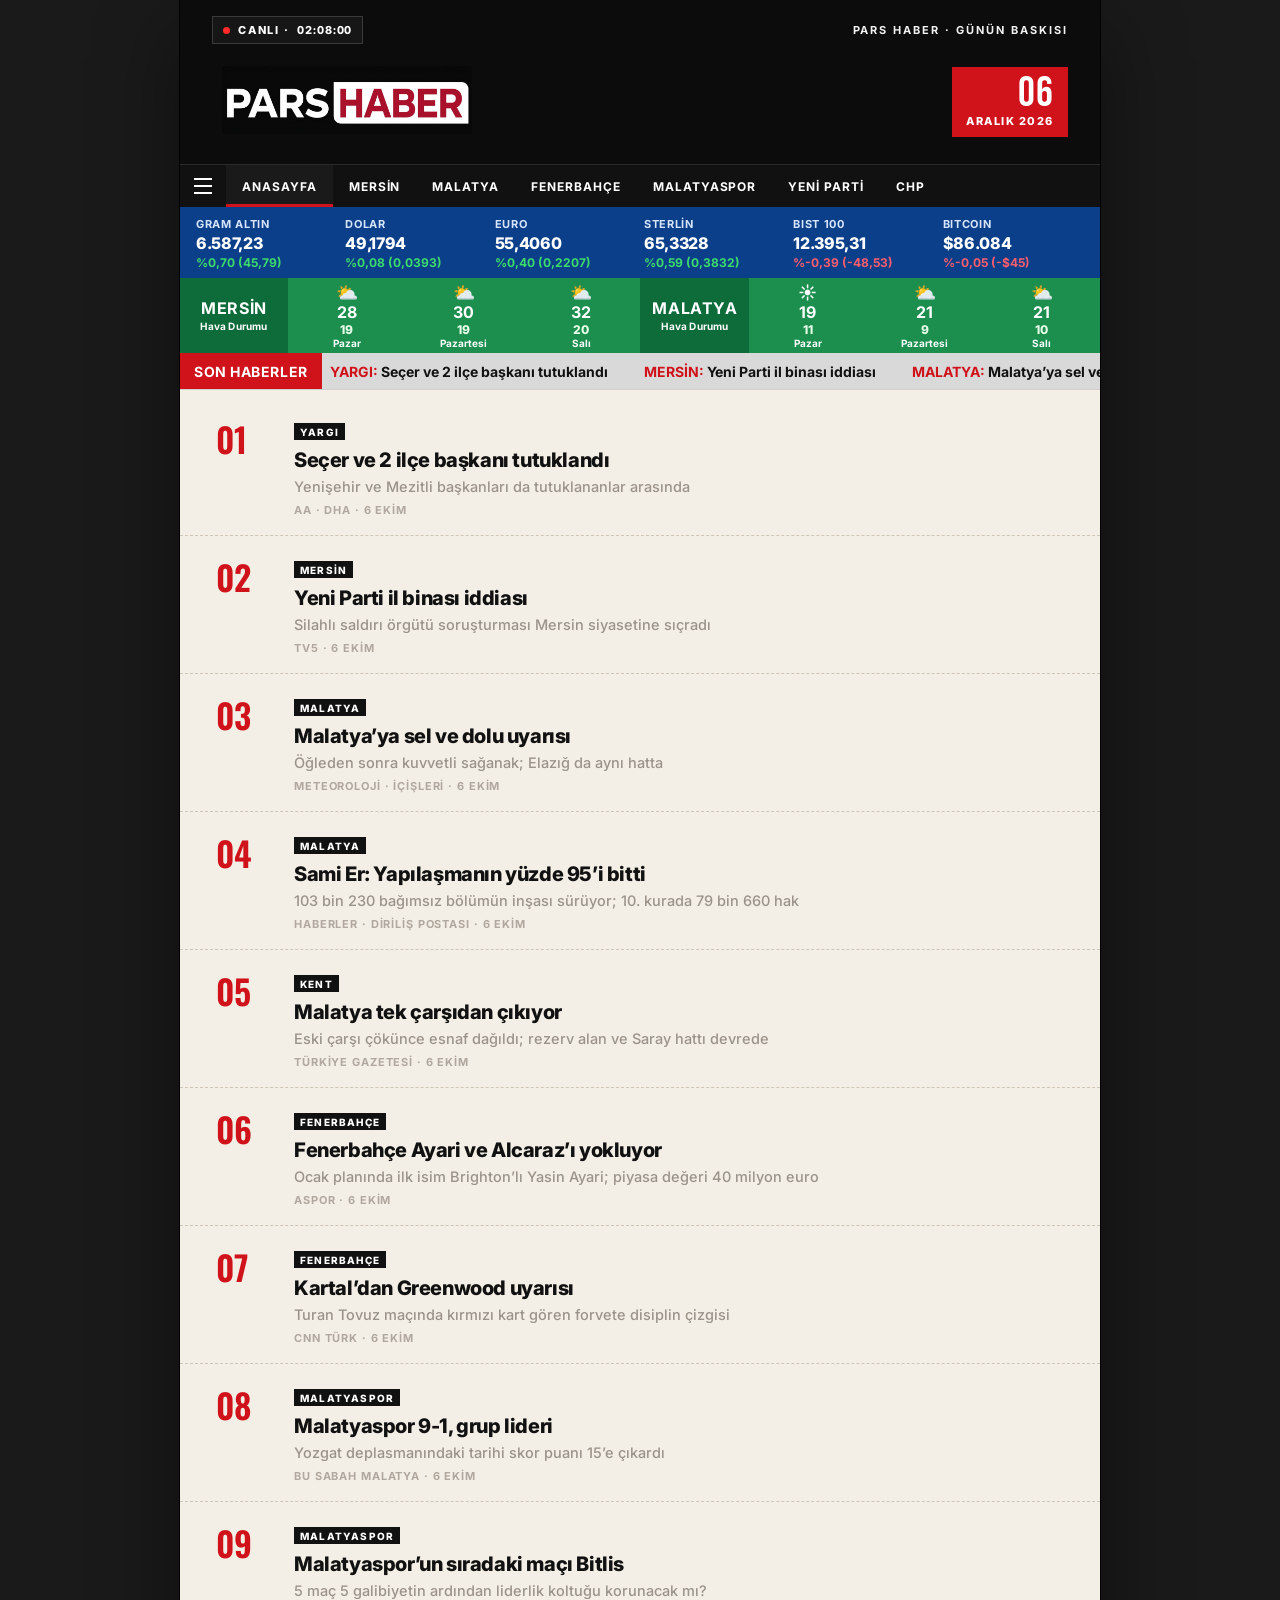
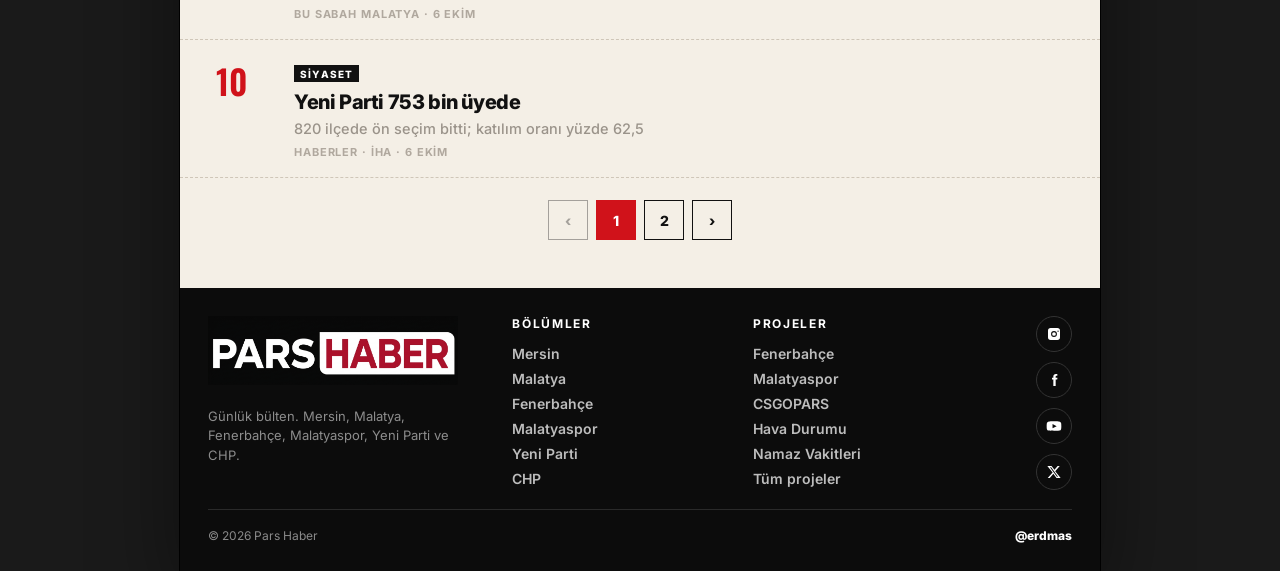
==== commit 7f2ff175: "Add files via upload" ====
--- a/index.html
+++ b/index.html
@@ -3,7 +3,7 @@
 <head>
 <meta charset="UTF-8">
 <meta name="viewport" content="width=device-width, initial-scale=1">
-<title>PARSHABER - 06/10/2026</title>
+<title>PARSHABER - 06 Ekim 2026</title>
 <link rel="preconnect" href="https://fonts.googleapis.com">
 <link rel="preconnect" href="https://fonts.gstatic.com" crossorigin>
 <link href="https://fonts.googleapis.com/css2?family=Bebas+Neue&family=Faculty+Glyphic&family=Inter:wght@400;500;600;700;800&family=Oswald:wght@500;600;700&display=swap" rel="stylesheet">
@@ -1013,8 +1013,7 @@
   const label = document.getElementById("dayLabel");
   if (day) day.textContent = pick("day");
   if (label) label.textContent = (pick("month") + " " + pick("year")).toLocaleUpperCase("tr");
-  const numeric = new Intl.DateTimeFormat("tr-TR", { timeZone: "Europe/Istanbul", day: "2-digit", month: "2-digit", year: "numeric" }).format(now);
-  document.title = "PARSHABER - " + numeric.replaceAll(".", "/");
+  document.title = "PARSHABER - " + pick("day") + " " + pick("month") + " " + pick("year");
 }
 tick();
 setInterval(tick, 1000);
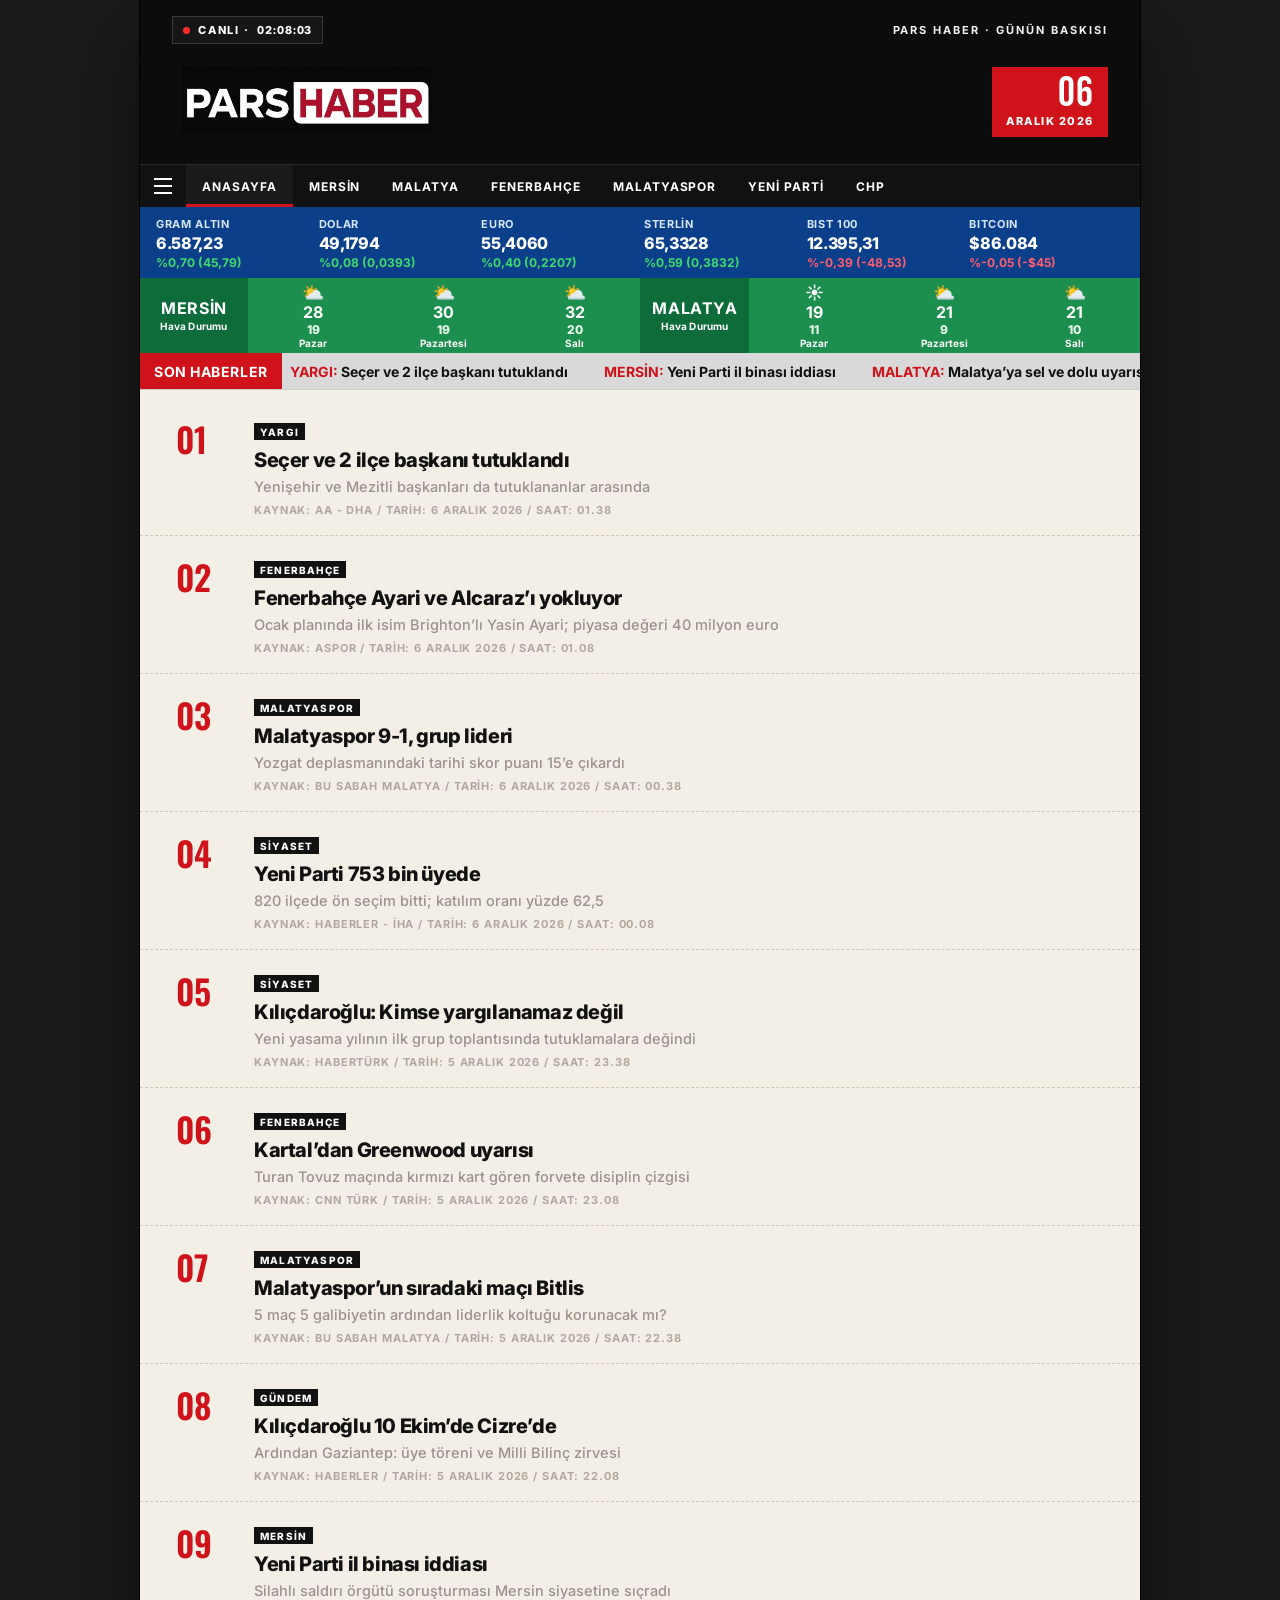
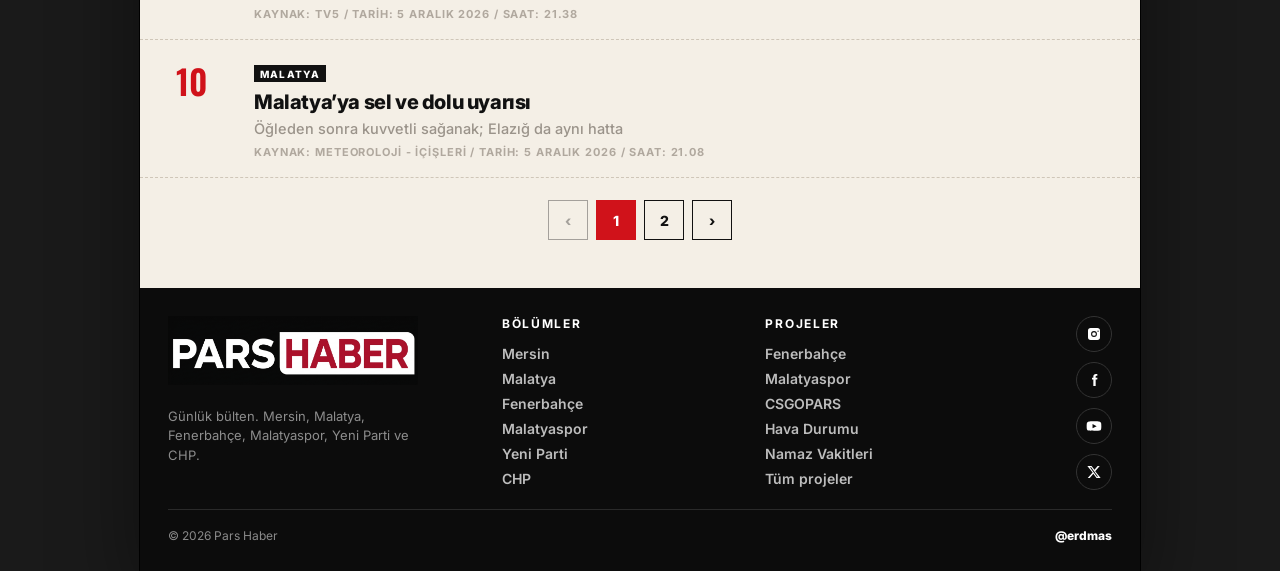
==== commit 8cd5fd27: "Add files via upload" ====
--- a/index.html
+++ b/index.html
@@ -45,7 +45,7 @@
   button { font-family: inherit; cursor: pointer; }
 
   .sheet {
-    max-width: 920px;
+    max-width: 1000px;
     margin: 0 auto;
     background: var(--cream);
     min-height: 100vh;
@@ -883,16 +883,24 @@
   { cat: "chp", tag: "CHP", url: "https://www.aa.com.tr/tr/rss/default?cat=politika", q: "CHP" }
 ];
 
+function lineMeta(s) {
+  const names = (s.meta || "").split("·").map(x => x.trim()).filter(x => x && !/\d/.test(x) && !/ekim|canlı/i.test(x));
+  const kaynak = names.length ? names.join(" - ") : (s.source || "AA");
+  const d = new Date(s.published || s.added || Date.now());
+  const fmt = opt => new Intl.DateTimeFormat("tr-TR", Object.assign({ timeZone: "Europe/Istanbul" }, opt)).format(d);
+  const day = String(Number(fmt({ day: "2-digit" })));
+  const clock = fmt({ hour: "2-digit", minute: "2-digit" }).replace(":", ".");
+  return "Kaynak: " + kaynak + " / Tarih: " + day + " " + fmt({ month: "long" }) + " " + fmt({ year: "numeric" }) + " / Saat: " + clock;
+}
 function shortTitle(title) {
   const t = (title || "").replace(/\s+/g, " ").trim();
   return t.length > 50 ? t.slice(0, 50).trim() + "..." : t;
 }
-function rank(s) {
-  const i = ORDER.indexOf(s.cat);
-  return i === -1 ? 99 : i;
+function storyTime(s) {
+  return s.published || s.added || 0;
 }
 function sortStories(list) {
-  return list.slice().sort((a, b) => rank(a) - rank(b) || (b.live - a.live) || (b.added || 0) - (a.added || 0));
+  return list.slice().sort((a, b) => storyTime(b) - storyTime(a));
 }
 
 function capStories() {
@@ -929,7 +937,7 @@
         <span class="tag">${s.tag}</span>
         <h2>${s.title}</h2>
         <p class="dek">${s.dek}</p>
-        <div class="meta">${s.meta}${s.live ? " · CANLI AKIŞ" : ""}</div>
+        <div class="meta">${lineMeta(s)}</div>
       </div>
     </article>
   `).join("");
@@ -1128,13 +1136,15 @@
       (data.items || []).filter(item => !feed.q || (item.title + " " + (item.description || "")).toLocaleLowerCase("tr").includes(feed.q.toLocaleLowerCase("tr"))).slice(0, 8).forEach(item => {
         const title = shortTitle(strip(item.title).replace(/ - .+$/, "").split("|")[0].replace(/SON DAKİKA HABERİ:?/i, "").trim());
         if (!title || known(title)) return;
+        const published = Date.parse(item.pubDate || "") || Date.now();
+        const when = new Date(published);
         stories.push({
           id: "live-" + Math.random().toString(36).slice(2, 9),
           cat: feed.cat,
           tag: feed.tag,
           title,
           dek: "Pars Haber masa özeti. Tam metin kaynakta.",
-          meta: "AA başlığı · " + new Date(item.pubDate || Date.now()).toLocaleString("tr-TR", { hour: "2-digit", minute: "2-digit", day: "2-digit", month: "short" }),
+          meta: "AA · " + when.toLocaleString("tr-TR", { hour: "2-digit", minute: "2-digit", day: "2-digit", month: "short" }),
           lead: title + " başlığı Anadolu Ajansı akışına düştü. Aşağıdaki metin masanın kendi özetidir, ajans yazısı değildir.",
           body: [
             title + " gelişmesi bugünkü AA akışında yer aldı. Masa, haberi kaynak cümlelerini taşımadan özetliyor.",
@@ -1143,6 +1153,7 @@
           ],
           live: 1,
           added: Date.now(),
+          published,
           source: "Anadolu Ajansı",
           sourceUrl: item.link || "https://www.aa.com.tr"
         });
@@ -1150,7 +1161,7 @@
       });
     } catch (err) {}
   }
-  if (added && !articleEl.classList.contains("show")) renderList();
+  if (!articleEl.classList.contains("show")) renderList();
   try {
     localStorage.setItem("bulten-live", JSON.stringify(stories.filter(s => s.live).slice(-40)));
   } catch (err) {}
@@ -1161,8 +1172,9 @@
   });
 } catch (err) {}
 pullFeeds();
-setInterval(pullFeeds, 2 * 60 * 1000);
+setInterval(pullFeeds, 60 * 1000);
 document.addEventListener("visibilitychange", () => { if (!document.hidden) pullFeeds(); });
+stories.forEach((s, i) => { if (!s.published) s.published = Date.now() - (i + 1) * 30 * 60 * 1000; });
 
 renderList();
 </script>
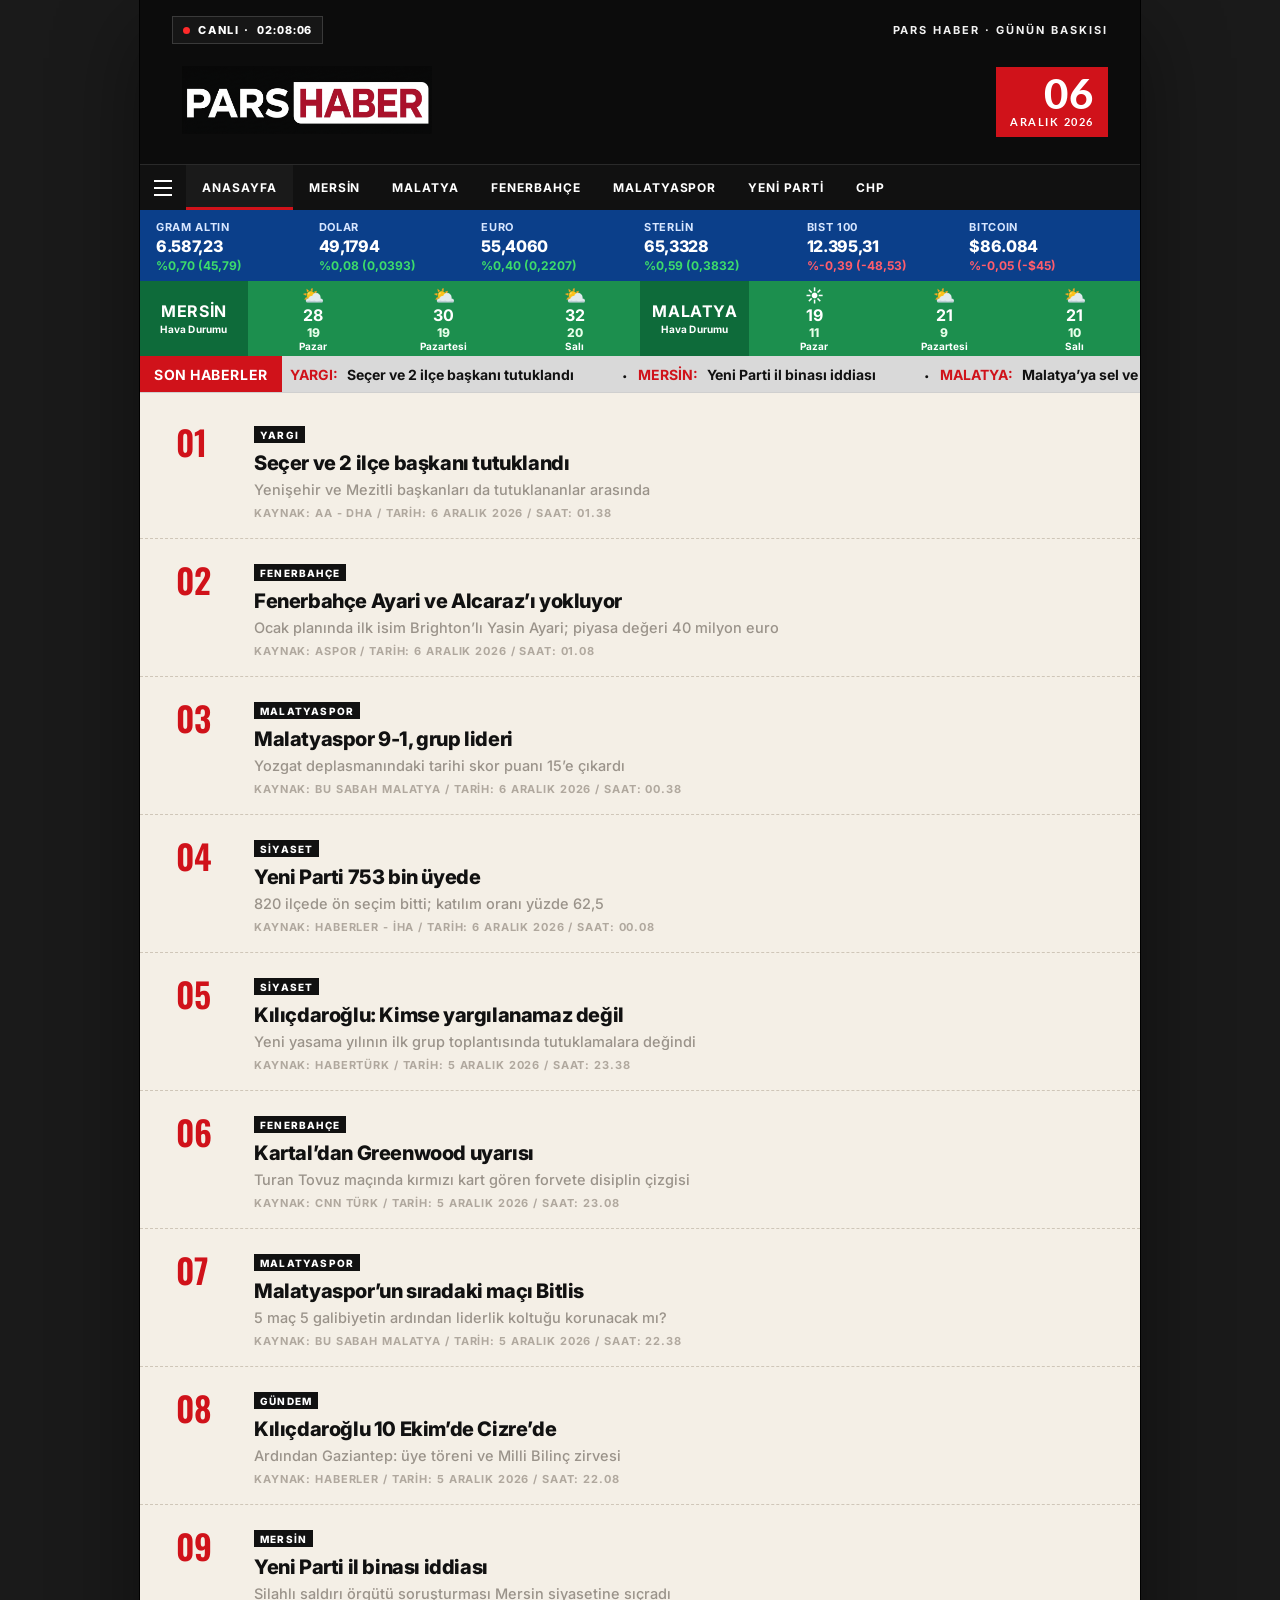
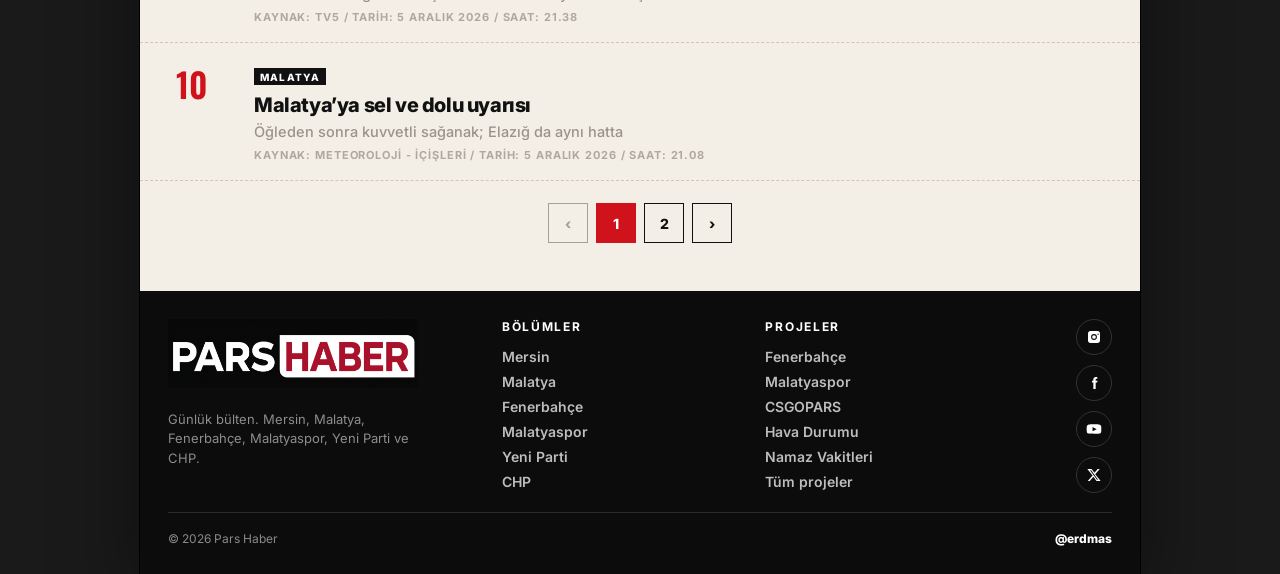
==== commit 45b65e6e: "Add files via upload" ====
--- a/index.html
+++ b/index.html
@@ -6,576 +6,14 @@
 <title>PARSHABER - 06 Ekim 2026</title>
 <link rel="preconnect" href="https://fonts.googleapis.com">
 <link rel="preconnect" href="https://fonts.gstatic.com" crossorigin>
-<link href="https://fonts.googleapis.com/css2?family=Bebas+Neue&family=Faculty+Glyphic&family=Inter:wght@400;500;600;700;800&family=Oswald:wght@500;600;700&display=swap" rel="stylesheet">
-<style>
-  :root {
-    --ink: #111111;
-    --black: #0c0c0c;
-    --cream: #f4efe6;
-    --cream-2: #ebe4d8;
-    --red: #d0121a;
-    --red-deep: #a50d14;
-    --muted: #8b847a;
-    --line: #d9d1c4;
-    --paper: #f7f3ec;
-  }
-  * { box-sizing: border-box; }
-  html, body {
-    margin: 0;
-    padding: 0;
-    overflow-x: hidden;
-    -webkit-overflow-scrolling: touch;
-    scrollbar-width: none;
-  }
-  html::-webkit-scrollbar,
-  body::-webkit-scrollbar,
-  .sheet::-webkit-scrollbar,
-  nav.topics::-webkit-scrollbar {
-    display: none;
-    width: 0;
-    height: 0;
-  }
-  body {
-    font-family: Inter, system-ui, sans-serif;
-    background: #1a1a1a;
-    color: var(--ink);
-    min-height: 100vh;
-  }
-  a { color: inherit; text-decoration: none; }
-  button { font-family: inherit; cursor: pointer; }
-
-  .sheet {
-    max-width: 1000px;
-    margin: 0 auto;
-    background: var(--cream);
-    min-height: 100vh;
-    box-shadow: 0 0 0 1px #000, 0 30px 80px rgba(0,0,0,.45);
-    position: relative;
-  }
-
-  .topbar {
-    position: sticky;
-    top: 0;
-    z-index: 30;
-    background: var(--black);
-  }
-  header.mast {
-    color: #fff;
-    padding: 16px 32px 18px;
-  }
-  .mast-meta {
-    display: flex;
-    align-items: center;
-    justify-content: space-between;
-    gap: 12px;
-    margin-bottom: 14px;
-  }
-  .live-row {
-    display: inline-flex;
-    align-items: center;
-    gap: 8px;
-    font-size: 11px;
-    font-weight: 800;
-    letter-spacing: .16em;
-    color: #fff;
-    border: 1px solid #3a3a3a;
-    background: #161616;
-    padding: 6px 10px;
-    margin: 0;
-  }
-  .live-dot {
-    width: 7px;
-    height: 7px;
-    border-radius: 50%;
-    background: #ff2a2a;
-    box-shadow: 0 0 0 0 rgba(255, 42, 42, .7);
-    animation: pulse 1.4s infinite;
-    display: inline-block;
-  }
-  @keyframes pulse {
-    70% { box-shadow: 0 0 0 7px rgba(255, 42, 42, 0); }
-    100% { box-shadow: 0 0 0 0 rgba(255, 42, 42, 0); }
-  }
-  #clock { color: #fff; letter-spacing: .08em; font-variant-numeric: tabular-nums; }
-  .edition {
-    font-size: 11px;
-    letter-spacing: .18em;
-    font-weight: 700;
-    color: #f2f2f2;
-  }
-  .mast-row {
-    display: flex;
-    align-items: center;
-    justify-content: space-between;
-    gap: 18px;
-  }
-  .wordmark { min-width: 0; }
-  .kicker {
-    font-size: 12px;
-    letter-spacing: .28em;
-    font-weight: 700;
-    color: #d0121a;
-    margin: 0 0 4px;
-  }
-  .brand-logo {
-    display: inline-block;
-    background: #0c0c0c;
-    color: #fff;
-    border: 0;
-    font-family: "Faculty Glyphic", sans-serif;
-    font-weight: 400;
-    font-size: clamp(20px, 3.2vw, 28px);
-    letter-spacing: .01em;
-    line-height: 1;
-    padding: 8px 10px;
-    text-decoration: none;
-    transform: none;
-  }
-  .brand-logo img { display: block; width: 250px; height: auto; max-width: none; }
-  .date-badge {
-    background: var(--red);
-    color: #fff;
-    padding: 10px 14px 9px;
-    text-align: right;
-    flex: none;
-    min-width: 108px;
-  }
-  .date-badge b {
-    display: block;
-    font-family: "Bebas Neue", Oswald, sans-serif;
-    font-size: 42px;
-    font-weight: 400;
-    line-height: .8;
-    letter-spacing: .02em;
-  }
-  .date-badge span {
-    display: block;
-    margin-top: 4px;
-    font-size: 11px;
-    font-weight: 800;
-    letter-spacing: .14em;
-  }
-  nav.topics {
-    display: flex;
-    gap: 0;
-    background: #111;
-    border-top: 1px solid #2a2a2a;
-    overflow-x: auto;
-    scrollbar-width: none;
-    -webkit-overflow-scrolling: touch;
-  }
-  nav.topics button {
-    background: transparent;
-    color: #fff;
-    border: 0;
-    border-bottom: 3px solid transparent;
-    padding: 13px 16px 10px;
-    font-size: 12px;
-    font-weight: 700;
-    letter-spacing: .08em;
-    text-transform: uppercase;
-    white-space: nowrap;
-  }
-  nav.topics button:hover { color: #9a9a9a; }
-  .nav-toggle {
-    width: 46px;
-    background: #000;
-    color: #fff;
-    border: 0;
-    border-bottom: 3px solid transparent;
-    display: flex;
-    flex-direction: column;
-    justify-content: center;
-    align-items: center;
-    gap: 5px;
-    flex: none;
-  }
-  .nav-toggle span {
-    display: block;
-    width: 18px;
-    height: 2px;
-    background: #fff;
-  }
-  nav.topics button.active {
-    border-bottom-color: var(--red);
-    background: #1a1a1a;
-  }
-  .ticker {
-    background: #0b3f8a;
-    color: #fff;
-    display: grid;
-    grid-template-columns: repeat(6, minmax(0, 1fr));
-    gap: 8px;
-    padding: 10px 16px 8px;
-    overflow: hidden;
-  }
-  .ticker .fx { min-width: 0; }
-  .ticker .fx b {
-    display: block;
-    font-size: 11px;
-    letter-spacing: .06em;
-    font-weight: 700;
-    color: #d7e6ff;
-  }
-  .ticker .fx strong {
-    display: block;
-    margin-top: 2px;
-    font-size: 16px;
-    font-weight: 800;
-    color: #fff;
-    letter-spacing: -.02em;
-  }
-  .ticker .fx i {
-    display: block;
-    margin-top: 2px;
-    font-style: normal;
-    font-size: 12px;
-    font-weight: 700;
-  }
-  .ticker .up { color: #3ddc6a; }
-  .ticker .down { color: #ff5d6c; }
-  .weather {
-    display: grid;
-    grid-template-columns: 1fr 1fr;
-    gap: 0;
-    background: #1c8f4e;
-    padding: 0;
-  }
-  .wcard {
-    display: grid;
-    grid-template-columns: 108px 1fr;
-    background: #1c8f4e;
-    min-width: 0;
-  }
-  .wcard + .wcard { border-left: 1px solid #0e6b3a; }
-  .wcard b {
-    background: #0e6b3a;
-    color: #fff;
-    display: flex;
-    flex-direction: column;
-    align-items: center;
-    justify-content: center;
-    font-size: 16px;
-    letter-spacing: .04em;
-    line-height: 1.15;
-  }
-  .wcard b small {
-    display: block;
-    margin-top: 3px;
-    font-size: 10px;
-    font-weight: 700;
-    letter-spacing: .02em;
-  }
-  .wdays { display: grid; grid-template-columns: repeat(3, 1fr); }
-  .wdays span {
-    text-align: center;
-    padding: 6px 2px 4px;
-    color: #fff;
-    font-weight: 800;
-  }
-  .wdays i { display: block; font-style: normal; font-size: 18px; line-height: 1; }
-  .wdays strong { display: block; font-size: 16px; }
-  .wdays em { display: block; font-style: normal; font-size: 12px; color: #e7ffe9; }
-  .marquee {
-    background: #d9d9d9;
-    color: #111;
-    overflow: hidden;
-    white-space: nowrap;
-    border-bottom: 1px solid #cfcfcf;
-    position: relative;
-  }
-  .son {
-    position: absolute;
-    left: 0;
-    top: 0;
-    bottom: 0;
-    z-index: 2;
-    display: flex;
-    align-items: center;
-    background: #d0121a;
-    color: #fff;
-    font-weight: 800;
-    font-size: 13px;
-    letter-spacing: .04em;
-    padding: 0 14px;
-  }
-  .marquee-view { overflow: hidden; }
-  .marquee-track {
-    display: inline-block;
-    padding: 8px 0 8px 150px;
-    animation: slide 80s linear infinite;
-  }
-    display: inline-block;
-    padding: 8px 0;
-    animation: slide 80s linear infinite;
-    position: relative;
-    z-index: 1;
-  }
-  .marquee b, .marquee span b { color: #d0121a !important; margin-right: 6px; }
-  .marquee span { margin-right: 36px; font-size: 14px; font-weight: 700; }
-  .marquee a { color: #111; text-decoration: none; }
-  .marquee a:hover { text-decoration: underline; }
-  @keyframes slide {
-    from { transform: translateX(0); }
-    to { transform: translateX(-50%); }
-  }
-
-  main { padding: 8px 0 40px; }
-
-  .item {
-    display: grid;
-    grid-template-columns: 64px minmax(0, 1fr);
-    gap: 8px 14px;
-    padding: 22px 36px 18px;
-    border-bottom: 1px dashed #cfc6b8;
-    cursor: pointer;
-    transition: background .15s;
-    overflow: hidden;
-  }
-  .item > div { min-width: 0; }
-  .item:hover { background: #efe8dc; }
-  .num {
-    font-family: Oswald, "Bebas Neue", sans-serif;
-    font-size: 34px;
-    font-weight: 600;
-    color: var(--red);
-    line-height: 1;
-    padding-top: 2px;
-  }
-  .tag {
-    display: inline-block;
-    background: #111;
-    color: #fff;
-    font-size: 10px;
-    font-weight: 800;
-    letter-spacing: .12em;
-    padding: 3px 6px 2px;
-    margin-bottom: 8px;
-  }
-  .item h2 {
-    margin: 0 0 6px;
-    font-size: 20px;
-    line-height: 1.2;
-    letter-spacing: -.02em;
-    font-weight: 800;
-    white-space: nowrap;
-    overflow: hidden;
-    text-overflow: ellipsis;
-  }
-  .dek {
-    margin: 0;
-    color: #9a938a;
-    font-size: 14.5px;
-    font-weight: 500;
-    white-space: nowrap;
-    overflow: hidden;
-    text-overflow: ellipsis;
-  }
-  .meta {
-    margin-top: 8px;
-    font-size: 11px;
-    letter-spacing: .08em;
-    text-transform: uppercase;
-    color: #b0a89e;
-    font-weight: 700;
-  }
-
-  /* article */
-  .article {
-    display: none;
-    padding: 28px 36px 50px;
-  }
-  .article.show { display: block; max-width: none; }
-  .article p, .article .lead { font-size: 18.5px; line-height: 1.7; }
-  .back {
-    background: none;
-    border: 0;
-    color: var(--red);
-    font-weight: 800;
-    letter-spacing: .08em;
-    font-size: 12px;
-    padding: 0 0 18px;
-    text-transform: uppercase;
-  }
-  .article h2 {
-    font-size: clamp(28px, 4vw, 40px);
-    line-height: 1.12;
-    margin: 10px 0 12px;
-    letter-spacing: -.03em;
-  }
-  .byline {
-    color: var(--muted);
-    font-size: 13px;
-    margin-bottom: 18px;
-    font-weight: 600;
-  }
-  .lead {
-    font-size: 18px;
-    line-height: 1.45;
-    font-weight: 600;
-    margin: 0 0 16px;
-  }
-  .article p {
-    font-size: 16.5px;
-    line-height: 1.65;
-    margin: 0 0 14px;
-  }
-  .article h3 {
-    font-size: 18px;
-    margin: 22px 0 8px;
-  }
-  .pull {
-    border-left: 4px solid var(--red);
-    margin: 18px 0;
-    padding: 4px 0 4px 14px;
-    font-weight: 700;
-    font-size: 18px;
-    line-height: 1.35;
-  }
-  .related {
-    margin-top: 28px;
-    border-top: 1px solid var(--line);
-    padding-top: 16px;
-  }
-  .related button {
-    display: block;
-    width: 100%;
-    text-align: left;
-    background: transparent;
-    border: 0;
-    border-bottom: 1px dashed var(--line);
-    padding: 12px 0;
-    font-weight: 700;
-    font-size: 15px;
-  }
-  .related button:hover { color: var(--red); }
-  .source-link {
-    display: inline-block;
-    margin-top: 22px;
-    color: var(--red);
-    font-weight: 800;
-    font-size: 14px;
-    letter-spacing: .02em;
-    border-bottom: 2px solid var(--red);
-    padding-bottom: 2px;
-  }
-
-
-  .pager {
-    display: flex;
-    justify-content: center;
-    gap: 8px;
-    padding: 22px 36px 8px;
-  }
-  .pager button {
-    min-width: 40px;
-    height: 40px;
-    border: 1px solid #111;
-    background: transparent;
-    color: #111;
-    font-weight: 800;
-    font-size: 14px;
-  }
-  .pager button.active { background: var(--red); color: #fff; border-color: var(--red); }
-  .pager button:disabled { opacity: .35; }
-
-  footer.foot {
-    background: #0c0c0c;
-    color: #cfcfcf;
-    padding: 28px 28px 28px;
-  }
-  .stamp {
-    width: 250px;
-    height: auto;
-    max-width: none;
-    transform: none;
-    margin: 0 0 12px;
-  }
-  .foot-grid {
-    display: grid;
-    grid-template-columns: 1.3fr 1fr 1.2fr auto;
-    gap: 28px;
-    padding-bottom: 18px;
-    border-bottom: 1px solid #2a2a2a;
-  }
-  .foot-brand strong {
-    display: block;
-    color: #fff;
-    font-size: 22px;
-    letter-spacing: .04em;
-  }
-  .foot-brand p { margin: 6px 0 0; color: #8d8d8d; font-size: 13px; line-height: 1.5; max-width: 260px; }
-  .foot-col b {
-    display: block;
-    color: #fff;
-    font-size: 12px;
-    letter-spacing: .14em;
-    margin-bottom: 10px;
-  }
-  .foot-col a, .foot-col button {
-    display: block;
-    background: none;
-    border: 0;
-    padding: 4px 0;
-    color: #bdbdbd;
-    font-size: 14px;
-    font-weight: 600;
-    text-align: left;
-  }
-  .social {
-    display: flex;
-    flex-direction: column;
-    gap: 10px;
-    align-items: flex-end;
-  }
-  .social a {
-    width: 36px;
-    height: 36px;
-    border: 1px solid #333;
-    border-radius: 50%;
-    display: flex;
-    align-items: center;
-    justify-content: center;
-    color: #fff;
-  }
-  .social a:hover { border-color: #fff; }
-  .social svg { width: 16px; height: 16px; fill: currentColor; }
-  .foot-bar {
-    display: flex;
-    justify-content: space-between;
-    gap: 12px;
-    align-items: center;
-    padding-top: 18px;
-    font-size: 12px;
-    color: #8a8a8a;
-  }
-  .foot-bar a { color: #fff; font-weight: 800; text-decoration: none; }
-  .empty {
-    padding: 40px 36px;
-    color: var(--muted);
-    display: none;
-  }
-
-  @media (max-width: 640px) {
-    html, body, .sheet {
-      scrollbar-width: none;
-      overscroll-behavior-y: contain;
-    }
-    .weather { grid-template-columns: 1fr; padding-left: 12px; padding-right: 12px; }
-    .item { grid-template-columns: 46px minmax(0, 1fr); padding-top: 16px; }
-    .item h2 { font-size: 18px; }
-    .mast h1 { font-size: 64px; }
-    .brand-logo { font-size: 18px; }
-    .date-badge b { font-size: 34px; }
-    .edition { letter-spacing: .08em; font-size: 10px; }
-    .foot-grid, .foot-bar { display: flex; flex-direction: column; align-items: flex-start; }
-  }
-</style>
+<link href="https://fonts.googleapis.com/css2?family=Bebas+Neue&family=Faculty+Glyphic&family=Inter:wght@400;500;600;700;800&family=Lato:wght@400;700;900&family=Oswald:wght@500;600;700&display=swap" rel="stylesheet">
+<link rel="stylesheet" href="index.css">
+
 </head>
 <body>
 <div class="sheet">
-  <div class="topbar">
-    <header class="mast">
+  <div id="slot-header">
+<header class="mast">
       <div class="mast-meta">
         <div class="live-row"><span class="live-dot"></span> CANLI · <span id="clock">15:31</span></div>
         <div class="edition">PARS HABER · GÜNÜN BASKISI</div>
@@ -587,7 +25,9 @@
         <div class="date-badge"><b id="dayNum">06</b><span id="dayLabel">EKİM 2026</span></div>
       </div>
     </header>
-    <nav class="topics" id="nav">
+</div>
+  <div id="slot-nav">
+<nav class="topics" id="nav">
       <button class="nav-toggle" type="button" aria-label="navigasyon"><span></span><span></span><span></span></button>
       <button data-filter="all" class="active">Anasayfa</button>
       <button data-filter="mersin">Mersin</button>
@@ -597,7 +37,9 @@
       <button data-filter="yeniparti">Yeni Parti</button>
       <button data-filter="chp">CHP</button>
     </nav>
-    <div class="ticker" id="ticker">
+</div>
+  <div id="slot-doviz">
+<div class="ticker" id="ticker">
       <div class="fx"><b>GRAM ALTIN</b><strong id="fx-gold">6.587,23</strong><i id="fx-gold-c" class="up">%0,70 (45,79)</i></div>
       <div class="fx"><b>DOLAR</b><strong id="fx-usd">49,1794</strong><i id="fx-usd-c" class="up">%0,08 (0,0393)</i></div>
       <div class="fx"><b>EURO</b><strong id="fx-eur">55,4060</strong><i id="fx-eur-c" class="up">%0,40 (0,2207)</i></div>
@@ -605,21 +47,26 @@
       <div class="fx"><b>BIST 100</b><strong id="fx-bist">12.395,31</strong><i id="fx-bist-c" class="down">%-0,39 (-48,53)</i></div>
       <div class="fx"><b>BITCOIN</b><strong id="fx-btc">$86.084</strong><i id="fx-btc-c" class="down">%-0,05 (-$45)</i></div>
     </div>
-    <div class="weather" id="weather">
+</div>
+  <div id="slot-hava">
+<div class="weather" id="weather">
       <div class="wcard"><b>MERSİN<small>Hava Durumu</small></b><div class="wdays" id="w-mersin"></div></div>
       <div class="wcard"><b>MALATYA<small>Hava Durumu</small></b><div class="wdays" id="w-malatya"></div></div>
     </div>
-    <div class="marquee"><span class="son">SON HABERLER</span><div class="marquee-view"><div class="marquee-track" id="marquee"></div></div></div>
-  </div>
-
-  <main>
+</div>
+  <div id="slot-kayar">
+<div class="marquee"><span class="son">SON HABERLER</span><div class="marquee-view"><div class="marquee-track" id="marquee"><span><b style="color:#d0121a">HABER:</b> Seçer ve 2 ilçe başkanı tutuklandı</span><b class="dot" style="color:#111;font-weight:800"> · </b><span><b style="color:#d0121a">FENERBAHÇE:</b> Fenerbahçe Ayari ve Alcaraz’ı yokluyor</span><b class="dot" style="color:#111;font-weight:800"> · </b><span><b style="color:#d0121a">MALATYASPOR:</b> Malatyaspor 9-1, grup lideri</span><b class="dot" style="color:#111;font-weight:800"> · </b><span><b style="color:#d0121a">HABER:</b> Seçer ve 2 ilçe başkanı tutuklandı</span><b class="dot" style="color:#111;font-weight:800"> · </b><span><b style="color:#d0121a">FENERBAHÇE:</b> Fenerbahçe Ayari ve Alcaraz’ı yokluyor</span><b class="dot" style="color:#111;font-weight:800"> · </b><span><b style="color:#d0121a">MALATYASPOR:</b> Malatyaspor 9-1, grup lideri</span><b class="dot" style="color:#111;font-weight:800"> · </b></div></div></div>
+</div>
+  <div id="slot-haber">
+<main>
     <div class="list-wrap" id="list"></div>
     <div class="pager" id="pager"></div>
     <div class="empty" id="empty">Bu başlıkta kayıt yok.</div>
     <article class="article" id="article"></article>
   </main>
-
-  <footer class="foot">
+</div>
+  <div id="slot-footer">
+<footer class="foot">
     <div class="foot-grid">
       <div class="foot-brand">
         <img class="stamp" src="logo.png" alt="Pars Haber">
@@ -656,8 +103,22 @@
     </div>
   </footer>
 </div>
+</div>
+</div>
 
 <script>
+async function loadParts() {
+  const parts = ["header.html","navigasyon.html","doviz.html","hava.html","kayar.html","haberindex.html","footer.html"];
+  const slots = ["slot-header","slot-nav","slot-doviz","slot-hava","slot-kayar","slot-haber","slot-footer"];
+  for (let i = 0; i < parts.length; i++) {
+    try {
+      const res = await fetch(parts[i]);
+      if (res.ok) document.getElementById(slots[i]).innerHTML = await res.text();
+    } catch (err) {}
+  }
+}
+loadParts().then(() => {
+
 const stories = [
   {
     id: "mersin-tutuklama",
@@ -913,9 +374,13 @@
 }
 function fillMarquee() {
   const bits = stories.map(s => `<span><b style="color:#d0121a">${s.tag}:</b> <a href="haber.html?id=${encodeURIComponent(s.id)}">${shortTitle(s.title)}</a></span>`);
-  const html = bits.join("");
+  const html = bits.join(`<b class="dot" style="color:#111;font-weight:800"> · </b>`) || `<span><b style="color:#d0121a">HABER:</b> Akış hazırlanıyor</span>`;
   const box = document.getElementById("marquee");
-  if (box) box.innerHTML = html + html;
+  if (!box) return;
+  box.innerHTML = html + html;
+  box.style.animation = "none";
+  void box.offsetWidth;
+  box.style.animation = "";
   try { localStorage.setItem("bulten-all", JSON.stringify(stories)); } catch (err) {}
 }
 function renderList() {
@@ -1177,6 +642,7 @@
 stories.forEach((s, i) => { if (!s.published) s.published = Date.now() - (i + 1) * 30 * 60 * 1000; });
 
 renderList();
+}).catch(err => console.error(err));
 </script>
 </body>
 </html>
--- a/index.css
+++ b/index.css
@@ -0,0 +1,581 @@
+:root {
+    --ink: #111111;
+    --black: #0c0c0c;
+    --cream: #f4efe6;
+    --cream-2: #ebe4d8;
+    --red: #d0121a;
+    --red-deep: #a50d14;
+    --muted: #8b847a;
+    --line: #d9d1c4;
+    --paper: #f7f3ec;
+  }
+  * { box-sizing: border-box; }
+  html, body {
+    margin: 0;
+    padding: 0;
+    overflow-x: hidden;
+    -webkit-overflow-scrolling: touch;
+    scrollbar-width: none;
+  }
+  html::-webkit-scrollbar,
+  body::-webkit-scrollbar,
+  .sheet::-webkit-scrollbar,
+  nav.topics::-webkit-scrollbar {
+    display: none;
+    width: 0;
+    height: 0;
+  }
+  body {
+    font-family: Inter, system-ui, sans-serif;
+    background: #1a1a1a;
+    color: var(--ink);
+    min-height: 100vh;
+  }
+  a { color: inherit; text-decoration: none; }
+  button { font-family: inherit; cursor: pointer; }
+
+  .sheet {
+    max-width: 1000px;
+    margin: 0 auto;
+    background: var(--cream);
+    min-height: 100vh;
+    box-shadow: 0 0 0 1px #000, 0 30px 80px rgba(0,0,0,.45);
+    position: relative;
+  }
+
+  .topbar {
+    position: sticky;
+    top: 0;
+    z-index: 30;
+    background: var(--black);
+  }
+  header.mast {
+    color: #fff;
+    background: #0c0c0c;
+    padding: 16px 32px 18px;
+  }
+  .mast-meta {
+    display: flex;
+    align-items: center;
+    justify-content: space-between;
+    gap: 12px;
+    margin-bottom: 14px;
+  }
+  .live-row {
+    display: inline-flex;
+    align-items: center;
+    gap: 8px;
+    font-size: 11px;
+    font-weight: 800;
+    letter-spacing: .16em;
+    color: #fff;
+    border: 1px solid #3a3a3a;
+    background: #161616;
+    padding: 6px 10px;
+    margin: 0;
+  }
+  .live-dot {
+    width: 7px;
+    height: 7px;
+    border-radius: 50%;
+    background: #ff2a2a;
+    box-shadow: 0 0 0 0 rgba(255, 42, 42, .7);
+    animation: pulse 1.4s infinite;
+    display: inline-block;
+  }
+  @keyframes pulse {
+    70% { box-shadow: 0 0 0 7px rgba(255, 42, 42, 0); }
+    100% { box-shadow: 0 0 0 0 rgba(255, 42, 42, 0); }
+  }
+  #clock { color: #fff; letter-spacing: .08em; font-variant-numeric: tabular-nums; }
+  .edition {
+    font-size: 11px;
+    letter-spacing: .18em;
+    font-weight: 700;
+    color: #f2f2f2;
+  }
+  .mast-row {
+    display: flex;
+    align-items: center;
+    justify-content: space-between;
+    gap: 18px;
+  }
+  .wordmark { min-width: 0; }
+  .kicker {
+    font-size: 12px;
+    letter-spacing: .28em;
+    font-weight: 700;
+    color: #d0121a;
+    margin: 0 0 4px;
+  }
+  .brand-logo {
+    display: inline-block;
+    background: #0c0c0c;
+    color: #fff;
+    border: 0;
+    font-family: "Faculty Glyphic", sans-serif;
+    font-weight: 400;
+    font-size: clamp(20px, 3.2vw, 28px);
+    letter-spacing: .01em;
+    line-height: 1;
+    padding: 8px 10px;
+    text-decoration: none;
+    transform: none;
+  }
+  .brand-logo img { display: block; width: 250px; height: auto; max-width: none; }
+  .date-badge {
+    background: var(--red);
+    color: #fff;
+    padding: 10px 14px 9px;
+    text-align: right;
+    flex: none;
+    min-width: 108px;
+  }
+  .date-badge b {
+    display: block;
+    font-family: Lato, sans-serif;
+    font-size: 42px;
+    font-weight: 900;
+    line-height: .8;
+    letter-spacing: .02em;
+  }
+  .date-badge span {
+    display: block;
+    margin-top: 4px;
+    font-family: Lato, sans-serif;
+    font-size: 11px;
+    font-weight: 700;
+    letter-spacing: .14em;
+  }
+  nav.topics {
+    display: flex;
+    gap: 0;
+    background: #111;
+    border-top: 1px solid #2a2a2a;
+    overflow-x: auto;
+    scrollbar-width: none;
+    -webkit-overflow-scrolling: touch;
+    min-height: 46px;
+    align-items: stretch;
+  }
+  nav.topics a, nav.topics button {
+    background: transparent;
+    color: #fff;
+    border: 0;
+    border-bottom: 3px solid transparent;
+    padding: 13px 16px 10px;
+    font-size: 12px;
+    font-weight: 700;
+    letter-spacing: .08em;
+    text-transform: uppercase;
+    white-space: nowrap;
+    text-decoration: none;
+  }
+  nav.topics button:hover { color: #9a9a9a; }
+  .nav-toggle {
+    width: 46px;
+    background: #000;
+    color: #fff;
+    border: 0;
+    border-bottom: 3px solid transparent;
+    display: flex;
+    flex-direction: column;
+    justify-content: center;
+    align-items: center;
+    gap: 5px;
+    flex: none;
+  }
+  .nav-toggle span {
+    display: block;
+    width: 18px;
+    height: 2px;
+    background: #fff;
+  }
+  nav.topics button.active {
+    border-bottom-color: var(--red);
+    background: #1a1a1a;
+  }
+  .ticker {
+    background: #0b3f8a;
+    color: #fff;
+    display: grid;
+    grid-template-columns: repeat(6, minmax(0, 1fr));
+    gap: 8px;
+    padding: 10px 16px 8px;
+    overflow: hidden;
+  }
+  .ticker .fx { min-width: 0; }
+  .ticker .fx b {
+    display: block;
+    font-size: 11px;
+    letter-spacing: .06em;
+    font-weight: 700;
+    color: #d7e6ff;
+  }
+  .ticker .fx strong {
+    display: block;
+    margin-top: 2px;
+    font-size: 16px;
+    font-weight: 800;
+    color: #fff;
+    letter-spacing: -.02em;
+  }
+  .ticker .fx i {
+    display: block;
+    margin-top: 2px;
+    font-style: normal;
+    font-size: 12px;
+    font-weight: 700;
+  }
+  .ticker .up { color: #3ddc6a; }
+  .ticker .down { color: #ff5d6c; }
+  .weather {
+    display: grid;
+    grid-template-columns: 1fr 1fr;
+    gap: 0;
+    background: #1c8f4e;
+    padding: 0;
+  }
+  .wcard {
+    display: grid;
+    grid-template-columns: 108px 1fr;
+    background: #1c8f4e;
+    min-width: 0;
+  }
+  .wcard + .wcard { border-left: 1px solid #0e6b3a; }
+  .wcard b {
+    background: #0e6b3a;
+    color: #fff;
+    display: flex;
+    flex-direction: column;
+    align-items: center;
+    justify-content: center;
+    font-size: 16px;
+    letter-spacing: .04em;
+    line-height: 1.15;
+  }
+  .wcard b small {
+    display: block;
+    margin-top: 3px;
+    font-size: 10px;
+    font-weight: 700;
+    letter-spacing: .02em;
+  }
+  .wdays { display: grid; grid-template-columns: repeat(3, 1fr); }
+  .wdays span {
+    text-align: center;
+    padding: 6px 2px 4px;
+    color: #fff;
+    font-weight: 800;
+  }
+  .wdays i { display: block; font-style: normal; font-size: 18px; line-height: 1; }
+  .wdays strong { display: block; font-size: 16px; }
+  .wdays em { display: block; font-style: normal; font-size: 12px; color: #e7ffe9; }
+  .marquee {
+    background: #d9d9d9;
+    color: #111;
+    overflow: hidden;
+    white-space: nowrap;
+    border-bottom: 1px solid #cfcfcf;
+    position: relative;
+  }
+  .son {
+    position: absolute;
+    left: 0;
+    top: 0;
+    bottom: 0;
+    z-index: 2;
+    display: flex;
+    align-items: center;
+    background: #d0121a;
+    color: #fff;
+    font-weight: 800;
+    font-size: 13px;
+    letter-spacing: .04em;
+    padding: 0 14px;
+  }
+  .marquee-view { overflow: hidden; width: 100%; }
+  .marquee-track {
+    display: inline-block;
+    white-space: nowrap;
+    padding: 8px 0 8px 150px;
+    animation: slide 80s linear infinite;
+    will-change: transform;
+  }
+  .marquee:hover .marquee-track { animation-play-state: paused; }
+  .marquee b, .marquee span b { color: #d0121a !important; margin-right: 6px; }
+  .marquee b.dot { color: #111 !important; font-weight: 800; display: inline-flex; align-items: center; justify-content: center; width: 28px; margin: 0; vertical-align: middle; line-height: 1; position: relative; top: 0; }
+  .marquee span { margin-right: 36px; font-size: 14px; font-weight: 700; }
+  .marquee a { color: #111; text-decoration: none; }
+  .marquee a:hover { text-decoration: underline; }
+  @keyframes slide {
+    from { transform: translateX(0); }
+    to { transform: translateX(-50%); }
+  }
+
+  main { padding: 8px 0 40px; }
+
+  .item {
+    display: grid;
+    grid-template-columns: 64px minmax(0, 1fr);
+    gap: 8px 14px;
+    padding: 22px 36px 18px;
+    border-bottom: 1px dashed #cfc6b8;
+    cursor: pointer;
+    transition: background .15s;
+    overflow: hidden;
+  }
+  .item > div { min-width: 0; }
+  .item:hover { background: #efe8dc; }
+  .num {
+    font-family: Oswald, "Bebas Neue", sans-serif;
+    font-size: 34px;
+    font-weight: 600;
+    color: var(--red);
+    line-height: 1;
+    padding-top: 2px;
+  }
+  .tag {
+    display: inline-block;
+    background: #111;
+    color: #fff;
+    font-size: 10px;
+    font-weight: 800;
+    letter-spacing: .12em;
+    padding: 3px 6px 2px;
+    margin-bottom: 8px;
+  }
+  .item h2 {
+    margin: 0 0 6px;
+    font-size: 20px;
+    line-height: 1.2;
+    letter-spacing: -.02em;
+    font-weight: 800;
+    white-space: nowrap;
+    overflow: hidden;
+    text-overflow: ellipsis;
+  }
+  .dek {
+    margin: 0;
+    color: #9a938a;
+    font-size: 14.5px;
+    font-weight: 500;
+    white-space: nowrap;
+    overflow: hidden;
+    text-overflow: ellipsis;
+  }
+  .meta {
+    margin-top: 8px;
+    font-size: 11px;
+    letter-spacing: .08em;
+    text-transform: uppercase;
+    color: #b0a89e;
+    font-weight: 700;
+  }
+
+  /* article */
+  .article {
+    display: none;
+    padding: 28px 36px 50px;
+  }
+  .article.show { display: block; max-width: none; }
+  .article p, .article .lead { font-size: 18.5px; line-height: 1.7; }
+  .back {
+    background: none;
+    border: 0;
+    color: var(--red);
+    font-weight: 800;
+    letter-spacing: .08em;
+    font-size: 12px;
+    padding: 0 0 18px;
+    text-transform: uppercase;
+  }
+  .article h2 {
+    font-size: clamp(28px, 4vw, 40px);
+    line-height: 1.12;
+    margin: 10px 0 12px;
+    letter-spacing: -.03em;
+  }
+  .byline {
+    color: var(--muted);
+    font-size: 13px;
+    margin-bottom: 18px;
+    font-weight: 600;
+  }
+  .lead {
+    font-size: 18px;
+    line-height: 1.45;
+    font-weight: 600;
+    margin: 0 0 16px;
+  }
+  .article p {
+    font-size: 16.5px;
+    line-height: 1.65;
+    margin: 0 0 14px;
+  }
+  .article h3 {
+    font-size: 18px;
+    margin: 22px 0 8px;
+  }
+  .pull {
+    border-left: 4px solid var(--red);
+    margin: 18px 0;
+    padding: 4px 0 4px 14px;
+    font-weight: 700;
+    font-size: 18px;
+    line-height: 1.35;
+  }
+  .related {
+    margin-top: 28px;
+    border-top: 1px solid var(--line);
+    padding-top: 16px;
+  }
+  .related button {
+    display: block;
+    width: 100%;
+    text-align: left;
+    background: transparent;
+    border: 0;
+    border-bottom: 1px dashed var(--line);
+    padding: 12px 0;
+    font-weight: 700;
+    font-size: 15px;
+  }
+  .related button:hover { color: var(--red); }
+  .source-link {
+    display: inline-block;
+    margin-top: 22px;
+    color: var(--red);
+    font-weight: 800;
+    font-size: 14px;
+    letter-spacing: .02em;
+    border-bottom: 2px solid var(--red);
+    padding-bottom: 2px;
+  }
+
+
+  .pager {
+    display: flex;
+    justify-content: center;
+    gap: 8px;
+    padding: 22px 36px 8px;
+  }
+  .pager button {
+    min-width: 40px;
+    height: 40px;
+    border: 1px solid #111;
+    background: transparent;
+    color: #111;
+    font-weight: 800;
+    font-size: 14px;
+  }
+  .pager button.active { background: var(--red); color: #fff; border-color: var(--red); }
+  .pager button:disabled { opacity: .35; }
+
+  footer.foot {
+    background: #0c0c0c;
+    color: #cfcfcf;
+    padding: 28px 28px 28px;
+  }
+  .stamp {
+    width: 250px;
+    height: auto;
+    max-width: none;
+    transform: none;
+    margin: 0 0 12px;
+  }
+  .foot-grid {
+    display: grid;
+    grid-template-columns: 1.3fr 1fr 1.2fr auto;
+    gap: 28px;
+    padding-bottom: 18px;
+    border-bottom: 1px solid #2a2a2a;
+  }
+  .foot-brand strong {
+    display: block;
+    color: #fff;
+    font-size: 22px;
+    letter-spacing: .04em;
+  }
+  .foot-brand p { margin: 6px 0 0; color: #8d8d8d; font-size: 13px; line-height: 1.5; max-width: 260px; }
+  .foot-col b {
+    display: block;
+    color: #fff;
+    font-size: 12px;
+    letter-spacing: .14em;
+    margin-bottom: 10px;
+  }
+  .foot-col a, .foot-col button {
+    display: block;
+    background: none;
+    border: 0;
+    padding: 4px 0;
+    color: #bdbdbd;
+    font-size: 14px;
+    font-weight: 600;
+    text-align: left;
+  }
+  .social {
+    display: flex;
+    flex-direction: column;
+    gap: 10px;
+    align-items: flex-end;
+  }
+  .social a {
+    width: 36px;
+    height: 36px;
+    border: 1px solid #333;
+    border-radius: 50%;
+    display: flex;
+    align-items: center;
+    justify-content: center;
+    color: #fff;
+  }
+  .social a:hover { border-color: #fff; }
+  .social svg { width: 16px; height: 16px; fill: currentColor; }
+  .foot-bar {
+    display: flex;
+    justify-content: space-between;
+    gap: 12px;
+    align-items: center;
+    padding-top: 18px;
+    font-size: 12px;
+    color: #8a8a8a;
+  }
+  .foot-bar a { color: #fff; font-weight: 800; text-decoration: none; }
+  .empty {
+    padding: 40px 36px;
+    color: var(--muted);
+    display: none;
+  }
+
+  @media (max-width: 640px) {
+    html, body, .sheet {
+      scrollbar-width: none;
+      overscroll-behavior-y: contain;
+    }
+    .weather { grid-template-columns: 1fr; padding-left: 12px; padding-right: 12px; }
+    .item { grid-template-columns: 46px minmax(0, 1fr); padding-top: 16px; }
+    .item h2 { font-size: 18px; }
+    .mast h1 { font-size: 64px; }
+    .brand-logo { font-size: 18px; }
+    .date-badge b { font-size: 34px; }
+    .edition { letter-spacing: .08em; font-size: 10px; }
+    .foot-grid, .foot-bar { display: flex; flex-direction: column; align-items: flex-start; }
+  }
+
+  article#story { padding: 28px 28px 64px; }
+  .back { display:inline-block; background:#d0121a; color:#fff; font-weight:800; letter-spacing:.08em; font-size:11px; text-decoration:none; padding:4px 10px; margin-right:8px; vertical-align:middle; }
+  .back:hover { background:#a50d14; }
+  article#story .tag { display:inline-block; background:#111; color:#fff; font-size:10px; font-weight:800; letter-spacing:.12em; padding:5px 8px; vertical-align:middle; }
+  article#story h1 { font-size:clamp(32px,5vw,52px); line-height:1.08; letter-spacing:-.03em; margin:14px 0 10px; }
+  .byline { color:#8b847a; font-size:14px; font-weight:600; margin-bottom:18px; }
+  article#story .lead, article#story p { font-size:19px; line-height:1.7; margin:0 0 16px; }
+  article#story .lead { font-weight:800; }
+  .source { display:block; margin-top:28px; padding-top:16px; border-top:1px solid #ddd4c6; font-weight:800; font-size:16px; color:#111; }
+  .source span { color:#d0121a; }
+  .source a { color:#111; font-weight:400; text-decoration:none; }
+  .source a:hover { color:#d0121a; text-decoration:underline; }
+  .note { color:#8a837a; font-size:13px; line-height:1.5; margin-top:10px; }
+  .related { margin-top:28px; border-top:1px solid #ddd4c6; padding-top:12px; }
+  .related a { display:block !important; padding:12px 0; border-bottom:1px dashed #d9d1c4; color:#111; font-weight:700; text-decoration:none; }
